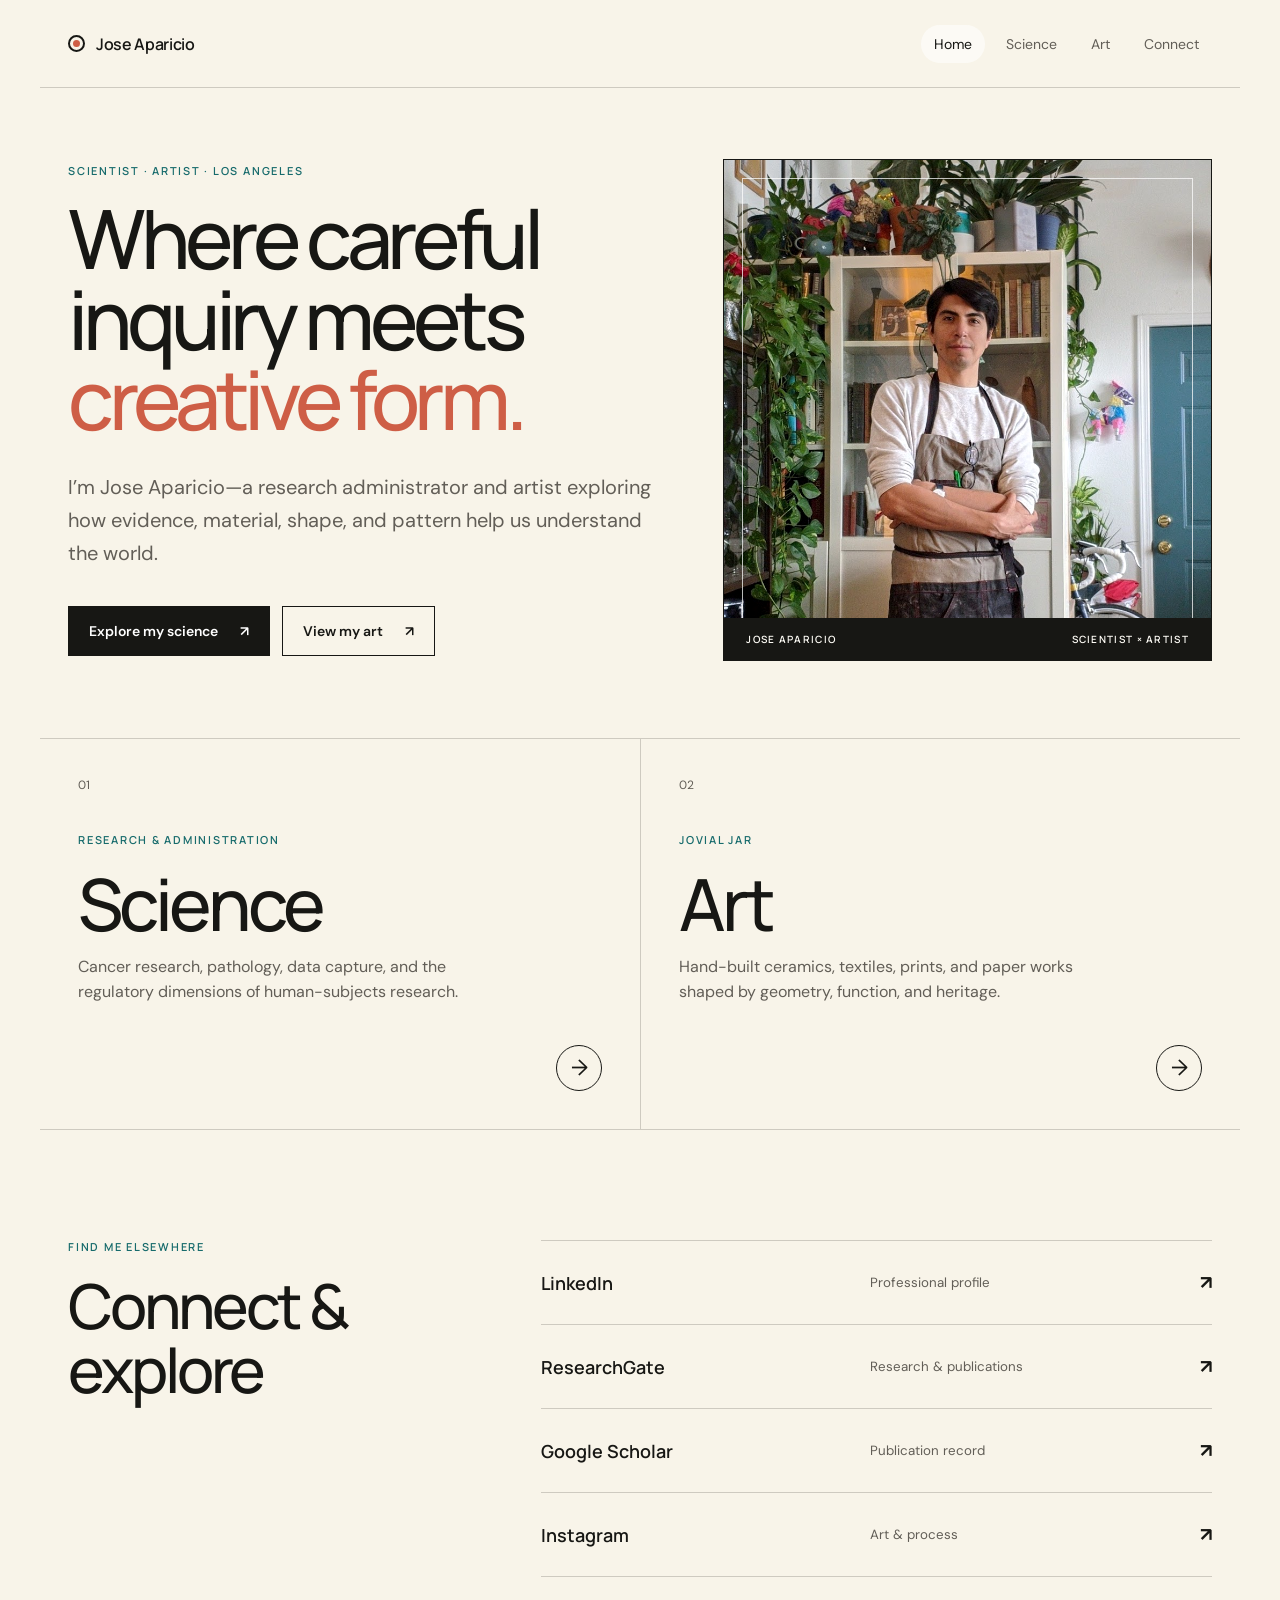
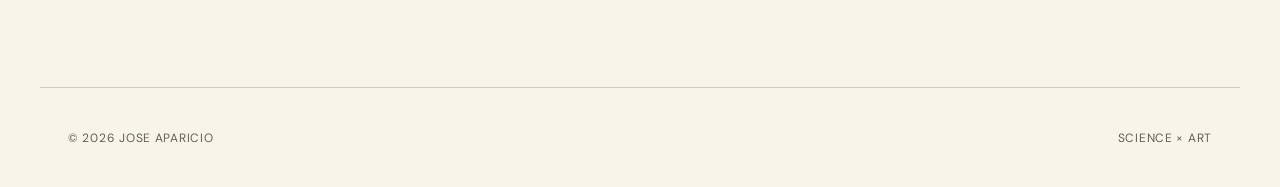
==== index.html @ 7d3b7f8e "Change image source path in index.html Updated image source path to remove 'assets/' prefix." ====
<!doctype html>
<html lang="en">
<head>
  <meta charset="utf-8">
  <meta name="viewport" content="width=device-width, initial-scale=1">
  <meta name="description" content="Jose Aparicio is a scientist, research administrator, and artist working across cancer research, ceramics, textiles, and printmaking.">
  <meta name="theme-color" content="#f4f1ea">
  <title>Jose Aparicio — Scientist & Artist</title>
  <link rel="preconnect" href="https://fonts.googleapis.com">
  <link rel="preconnect" href="https://fonts.gstatic.com" crossorigin>
  <link href="https://fonts.googleapis.com/css2?family=DM+Sans:wght@400;500;600&family=Manrope:wght@400;500;600;700&display=swap" rel="stylesheet">
  <link rel="stylesheet" href="styles.css">
</head>
<body>
  <a class="skip-link" href="#main">Skip to content</a>
  <header class="site-header">
    <a class="brand" href="index.html" aria-label="Jose Aparicio, home">
      <span class="brand-mark" aria-hidden="true"></span>
      <span>Jose Aparicio</span>
    </a>
    <button class="menu-toggle" type="button" aria-expanded="false" aria-controls="site-nav">
      <span></span><span></span><span></span><span class="sr-only">Open menu</span>
    </button>
    <nav id="site-nav" class="site-nav" aria-label="Main navigation">
      <a class="active" href="index.html">Home</a>
      <a href="science.html">Science</a>
      <a href="art.html">Art</a>
      <a href="#connect">Connect</a>
    </nav>
  </header>

  <main id="main">
    <section class="hero">
      <div class="hero-copy reveal">
        <p class="eyebrow">Scientist · Artist · Los Angeles</p>
        <h1>Where careful inquiry meets <em>creative form.</em></h1>
        <p class="hero-intro">I’m Jose Aparicio—a research administrator and artist exploring how evidence, material, shape, and pattern help us understand the world.</p>
        <div class="button-row">
          <a class="button button-dark" href="science.html">Explore my science <span aria-hidden="true">↗</span></a>
          <a class="button button-light" href="art.html">View my art <span aria-hidden="true">↗</span></a>
        </div>
      </div>
      <figure class="hero-photo reveal">
        <img src="jose-aparicio-studio.png" alt="Jose Aparicio wearing an artist's apron in his plant-filled home studio">
        <figcaption><span>Jose Aparicio</span><span>Scientist × Artist</span></figcaption>
      </figure>
    </section>

    <section class="dual-intro" aria-label="Areas of work">
      <a class="path-card science-card reveal" href="science.html">
        <span class="card-number">01</span>
        <div>
          <p class="eyebrow">Research & administration</p>
          <h2>Science</h2>
          <p>Cancer research, pathology, data capture, and the regulatory dimensions of human-subjects research.</p>
        </div>
        <span class="circle-arrow" aria-hidden="true">→</span>
      </a>
      <a class="path-card art-card reveal" href="art.html">
        <span class="card-number">02</span>
        <div>
          <p class="eyebrow">Jovial Jar</p>
          <h2>Art</h2>
          <p>Hand-built ceramics, textiles, prints, and paper works shaped by geometry, function, and heritage.</p>
        </div>
        <span class="circle-arrow" aria-hidden="true">→</span>
      </a>
    </section>

    <section id="connect" class="connect-section reveal">
      <div>
        <p class="eyebrow">Find me elsewhere</p>
        <h2>Connect & explore</h2>
      </div>
      <div class="link-grid">
        <a href="https://www.linkedin.com/in/jose-aparicio-ccrp-0109a3139/?isSelfProfile=true" target="_blank" rel="noopener noreferrer"><span>LinkedIn</span><small>Professional profile</small><b aria-hidden="true">↗</b></a>
        <a href="https://www.researchgate.net/profile/Jose-Aparicio-6" target="_blank" rel="noopener noreferrer"><span>ResearchGate</span><small>Research & publications</small><b aria-hidden="true">↗</b></a>
        <a href="https://scholar.google.com/citations?hl=en&amp;user=BhZb0m0AAAAJ&amp;view_op=list_works&amp;sortby=pubdate" target="_blank" rel="noopener noreferrer"><span>Google Scholar</span><small>Publication record</small><b aria-hidden="true">↗</b></a>
        <a href="https://www.instagram.com/jovialjar/" target="_blank" rel="noopener noreferrer"><span>Instagram</span><small>Art & process</small><b aria-hidden="true">↗</b></a>
      </div>
    </section>
  </main>

  <footer class="site-footer">
    <span>© <span data-year></span> Jose Aparicio</span>
    <span>Science × Art</span>
  </footer>
  <script src="script.js"></script>
</body>
</html>
---- styles.css ----
:root {
  --ink: #171714;
  --muted: #625e57;
  --paper: #f8f4e9;
  --white: #fffdf7;
  --line: rgba(23, 23, 20, .19);
  --green: #176b6c;
  --mint: #b9dfe0;
  --coral: #ce5e46;
  --peach: #e8ae83;
  --yellow: #e5b33f;
  --max: 1200px;
}

* { box-sizing: border-box; }
html { scroll-behavior: smooth; }
body { margin: 0; color: var(--ink); background: var(--paper); font-family: "DM Sans", sans-serif; -webkit-font-smoothing: antialiased; }
a { color: inherit; }
.sr-only { position: absolute; width: 1px; height: 1px; padding: 0; margin: -1px; overflow: hidden; clip: rect(0,0,0,0); white-space: nowrap; border: 0; }
.skip-link { position: fixed; top: 12px; left: 12px; z-index: 100; padding: 10px 16px; background: var(--ink); color: white; transform: translateY(-150%); transition: transform .2s; }
.skip-link:focus { transform: translateY(0); }

.site-header { max-width: var(--max); margin: 0 auto; min-height: 88px; padding: 0 28px; display: flex; align-items: center; justify-content: space-between; border-bottom: 1px solid var(--line); }
.brand { display: inline-flex; align-items: center; gap: 11px; font: 600 16px/1 "Manrope", sans-serif; text-decoration: none; letter-spacing: -.02em; }
.brand-mark { width: 17px; height: 17px; border: 2px solid currentColor; border-radius: 50%; position: relative; }
.brand-mark::after { content: ""; position: absolute; width: 7px; height: 7px; top: 3px; left: 3px; background: var(--coral); border-radius: 50%; }
.site-nav { display: flex; align-items: center; gap: 8px; }
.site-nav a { padding: 10px 13px; color: var(--muted); font-size: 14px; text-decoration: none; border-radius: 100px; transition: color .2s, background .2s; }
.site-nav a:hover, .site-nav a.active { color: var(--ink); background: rgba(255,255,255,.58); }
.menu-toggle { display: none; border: 0; background: transparent; padding: 8px; }
.menu-toggle > span:not(.sr-only) { display: block; width: 24px; height: 2px; margin: 5px 0; background: currentColor; }

main, .site-footer { max-width: var(--max); margin: 0 auto; }
.hero { min-height: 650px; padding: 70px 28px 76px; display: grid; grid-template-columns: 1.1fr .9fr; align-items: center; gap: 58px; }
.eyebrow { margin: 0 0 20px; color: var(--green); font: 600 11px/1.3 "Manrope", sans-serif; letter-spacing: .16em; text-transform: uppercase; }
h1, h2, h3 { font-family: "Manrope", sans-serif; }
h1 { margin: 0; max-width: 760px; font-size: clamp(48px, 6.4vw, 86px); line-height: .98; letter-spacing: -.065em; font-weight: 500; }
h1 em { color: var(--coral); font-style: normal; }
.hero-intro, .page-hero p { max-width: 650px; margin: 32px 0 0; color: var(--muted); font-size: clamp(17px, 1.6vw, 20px); line-height: 1.65; }
.button-row { margin-top: 36px; display: flex; flex-wrap: wrap; gap: 12px; }
.button { display: inline-flex; align-items: center; gap: 22px; padding: 15px 20px; border: 1px solid var(--ink); text-decoration: none; font-weight: 600; font-size: 14px; transition: transform .2s, box-shadow .2s; }
.button:hover { transform: translateY(-2px); box-shadow: 0 8px 20px rgba(23,33,29,.12); }
.button-dark { color: white; background: var(--ink); }
.button-light { background: transparent; }

.hero-photo { position: relative; min-height: 500px; margin: 0; overflow: hidden; background: var(--mint); border: 1px solid var(--ink); }
.hero-photo::before { content: ""; position: absolute; z-index: 1; inset: 18px; border: 1px solid rgba(255,255,255,.72); pointer-events: none; }
.hero-photo img { width: 100%; height: 500px; display: block; object-fit: cover; object-position: 51% center; filter: saturate(.9) contrast(1.03); }
.hero-photo figcaption { position: absolute; z-index: 2; left: 0; right: 0; bottom: 0; padding: 15px 22px; display: flex; justify-content: space-between; background: var(--ink); color: var(--white); font: 600 10px/1.2 "Manrope"; letter-spacing: .13em; text-transform: uppercase; }

.dual-intro { display: grid; grid-template-columns: 1fr 1fr; border-top: 1px solid var(--line); border-bottom: 1px solid var(--line); }
.path-card { min-height: 390px; padding: 38px; display: flex; flex-direction: column; justify-content: space-between; text-decoration: none; transition: background .25s; }
.path-card + .path-card { border-left: 1px solid var(--line); }
.science-card:hover { background: var(--mint); }
.art-card:hover { background: #f3d1c7; }
.card-number { color: var(--muted); font-size: 12px; }
.path-card h2 { margin: 0 0 14px; font-size: clamp(45px, 6vw, 72px); line-height: 1; letter-spacing: -.05em; font-weight: 500; }
.path-card p:not(.eyebrow) { max-width: 430px; margin: 0; color: var(--muted); line-height: 1.6; }
.circle-arrow { align-self: flex-end; width: 46px; height: 46px; border: 1px solid currentColor; display: inline-grid; place-items: center; border-radius: 50%; font-size: 22px; }

.connect-section { padding: 110px 28px; display: grid; grid-template-columns: .75fr 1.25fr; gap: 70px; }
.connect-section h2, .section-heading h2, .instagram-callout h2 { margin: 0; font-size: clamp(38px, 5vw, 62px); line-height: 1.03; letter-spacing: -.05em; font-weight: 500; }
.link-grid { border-top: 1px solid var(--line); }
.link-grid a { min-height: 84px; display: grid; grid-template-columns: 1fr 1fr auto; align-items: center; gap: 20px; border-bottom: 1px solid var(--line); text-decoration: none; transition: padding .2s, color .2s; }
.link-grid a:hover { padding-left: 10px; color: var(--coral); }
.link-grid span { font: 600 18px/1 "Manrope"; }
.link-grid small { color: var(--muted); }
.link-grid b { font-size: 19px; }

.site-footer { min-height: 100px; padding: 30px 28px; display: flex; align-items: center; justify-content: space-between; color: var(--muted); border-top: 1px solid var(--line); font-size: 12px; letter-spacing: .06em; text-transform: uppercase; }
.site-footer a { text-decoration: none; }

.page-hero { min-height: 600px; padding: 90px 28px; display: grid; grid-template-columns: 1.18fr .82fr; align-items: center; gap: 60px; border-bottom: 1px solid var(--line); }
.page-hero h1 { font-size: clamp(54px, 7.2vw, 92px); }
.science-page { background: #eef5f1; }
.science-hero h1 em { color: var(--green); }
.page-photo { width: min(100%, 440px); margin: 0; justify-self: end; }
.page-photo img { width: 100%; height: 480px; display: block; object-fit: cover; border: 1px solid var(--ink); }
.page-photo figcaption, .image-feature figcaption { margin-top: 9px; color: var(--muted); font-size: 11px; line-height: 1.4; }
.page-photo figcaption a, .image-feature figcaption a { text-underline-offset: 3px; }
.science-photo { max-width: 400px; }
.science-photo img { height: auto; aspect-ratio: 1; object-position: center; image-rendering: auto; }

.content-section { padding: 110px 28px; }
.split-section { display: grid; grid-template-columns: .9fr 1.1fr; gap: 100px; }
.section-heading h2 { max-width: 510px; }
.body-copy { color: var(--muted); font-size: 18px; line-height: 1.75; }
.body-copy p { margin: 0 0 22px; }
.tag-list { margin-top: 38px; display: flex; flex-wrap: wrap; gap: 9px; }
.tag-list span { padding: 9px 14px; border: 1px solid var(--line); border-radius: 100px; color: var(--ink); font-size: 13px; background: rgba(255,255,255,.35); }
.text-link { display: inline-block; margin-top: 14px; color: var(--ink); font-weight: 600; text-underline-offset: 5px; }

.profile-section { padding: 80px 28px 120px; }
.profile-grid { display: grid; grid-template-columns: 1fr 1fr; gap: 18px; }
.profile-card { min-height: 245px; padding: 30px; display: grid; grid-template-columns: auto 1fr; gap: 24px; background: var(--white); border: 1px solid var(--line); text-decoration: none; transition: transform .2s, box-shadow .2s; }
.profile-card:hover { transform: translateY(-4px); box-shadow: 0 18px 38px rgba(23,33,29,.09); }
.profile-icon { width: 52px; height: 52px; display: grid; place-items: center; background: var(--mint); border-radius: 50%; font: 600 13px/1 "Manrope"; }
.profile-card h3 { margin: 6px 0 10px; font-size: 26px; }
.profile-card p { margin: 0; color: var(--muted); line-height: 1.6; }
.profile-card .circle-arrow { grid-column: 2; }

.art-page { background: #f8f4e9; }
.art-hero { background: var(--coral); }
.art-hero .eyebrow, .art-hero p { color: var(--ink); }
.art-hero h1 em { color: #fff3df; }
.art-photo img { object-position: center; }
.practice-grid { padding: 0 28px 120px; display:grid; grid-template-columns:repeat(3,1fr); gap:16px; }
.practice-card { min-height:410px; padding:28px; position:relative; overflow:hidden; border:1px solid var(--line); }
.practice-card > span { font-size:12px; }
.practice-card h3 { margin: 30px 0 8px; font-size:30px; letter-spacing:-.04em; }
.practice-card p { max-width:250px; color:var(--muted); line-height:1.5; }
.clay{background:#f2c49f}.paper{background:#dcefe7}.textile{background:#e4b7c2}
.mini-shape { position:absolute; left:50%; bottom:-45px; transform:translateX(-50%); }
.shape-vessel { width:180px;height:220px;background:var(--coral);border:2px solid var(--ink);border-radius:45% 45% 20% 20%; }
.shape-fold { width:190px;height:190px;background:linear-gradient(135deg,var(--green) 50%,transparent 50%),linear-gradient(45deg,#fff 50%,transparent 50%);transform:translateX(-50%) rotate(15deg); }
.shape-weave { width:220px;height:190px;background:repeating-linear-gradient(0deg,var(--ink) 0 2px,transparent 2px 22px),repeating-linear-gradient(90deg,var(--coral) 0 3px,transparent 3px 22px); }
.instagram-callout { margin: 0 28px 110px; padding: 60px; background: var(--yellow); display:flex; align-items:flex-end; justify-content:space-between; gap:40px; }
.instagram-callout p:not(.eyebrow) { max-width:560px; color:#554821; line-height:1.6; }
.next-section { padding: 45px 28px; border-top:1px solid var(--line); display:flex; justify-content:space-between; align-items:center; }
.next-section p { color:var(--muted); font-size:13px; text-transform:uppercase; letter-spacing:.12em; }
.next-section a { font:500 clamp(24px,4vw,45px)/1 "Manrope"; letter-spacing:-.04em; text-decoration:none; }
.image-feature { padding: 0 28px 110px; }
.image-feature figure { margin: 0; }
.image-feature img { width: 100%; height: min(62vw, 660px); display: block; object-fit: cover; object-position: center; border: 1px solid var(--ink); }

.reveal { opacity: 0; transform: translateY(18px); transition: opacity .7s ease, transform .7s ease; }
.reveal.visible { opacity: 1; transform: none; }

@media (max-width: 820px) {
  .site-header { min-height: 72px; padding: 0 20px; position: relative; }
  .menu-toggle { display:block; }
  .site-nav { display:none; position:absolute; z-index:10; top:72px; left:0; right:0; padding:14px 20px 20px; background:var(--paper); border-bottom:1px solid var(--line); flex-direction:column; align-items:stretch; }
  .site-nav.open { display:flex; }
  .site-nav a { padding:13px; }
  .hero, .page-hero { grid-template-columns:1fr; min-height:auto; padding:70px 20px; gap:50px; }
  .hero-visual { min-height:380px; }
  .dual-intro, .connect-section, .split-section, .profile-grid { grid-template-columns:1fr; }
  .path-card { min-height:330px; padding:28px 20px; }
  .path-card + .path-card { border-left:0; border-top:1px solid var(--line); }
  .connect-section, .split-section { padding:80px 20px; gap:50px; }
  .profile-section { padding:60px 20px 90px; }
  .page-photo { justify-self:center; }
  .practice-grid { padding:0 20px 90px; grid-template-columns:1fr; }
  .practice-card { min-height:360px; }
  .instagram-callout { margin:0 20px 80px; padding:38px 25px; flex-direction:column; align-items:flex-start; }
  .next-section { padding:38px 20px; flex-direction:column; align-items:flex-start; gap:18px; }
  .site-footer { padding:28px 20px; }
}

@media (max-width: 520px) {
  h1 { font-size:45px; }
  .hero { padding-top:55px; }
  .hero-photo, .hero-photo img { min-height: 0; height: 390px; }
  .link-grid a { grid-template-columns:1fr auto; gap:8px; padding:20px 0; }
  .link-grid small { grid-column:1; grid-row:2; }
  .link-grid b { grid-column:2; grid-row:1/3; }
  .page-hero h1 { font-size:48px; }
  .page-photo img { height: 380px; }
  .profile-card { grid-template-columns:1fr; }
  .profile-card .circle-arrow { grid-column:1; }
}

@media (prefers-reduced-motion: reduce) {
  html { scroll-behavior:auto; }
  *, *::before, *::after { animation-duration:.01ms !important; animation-iteration-count:1 !important; transition-duration:.01ms !important; }
  .reveal { opacity:1; transform:none; }
}
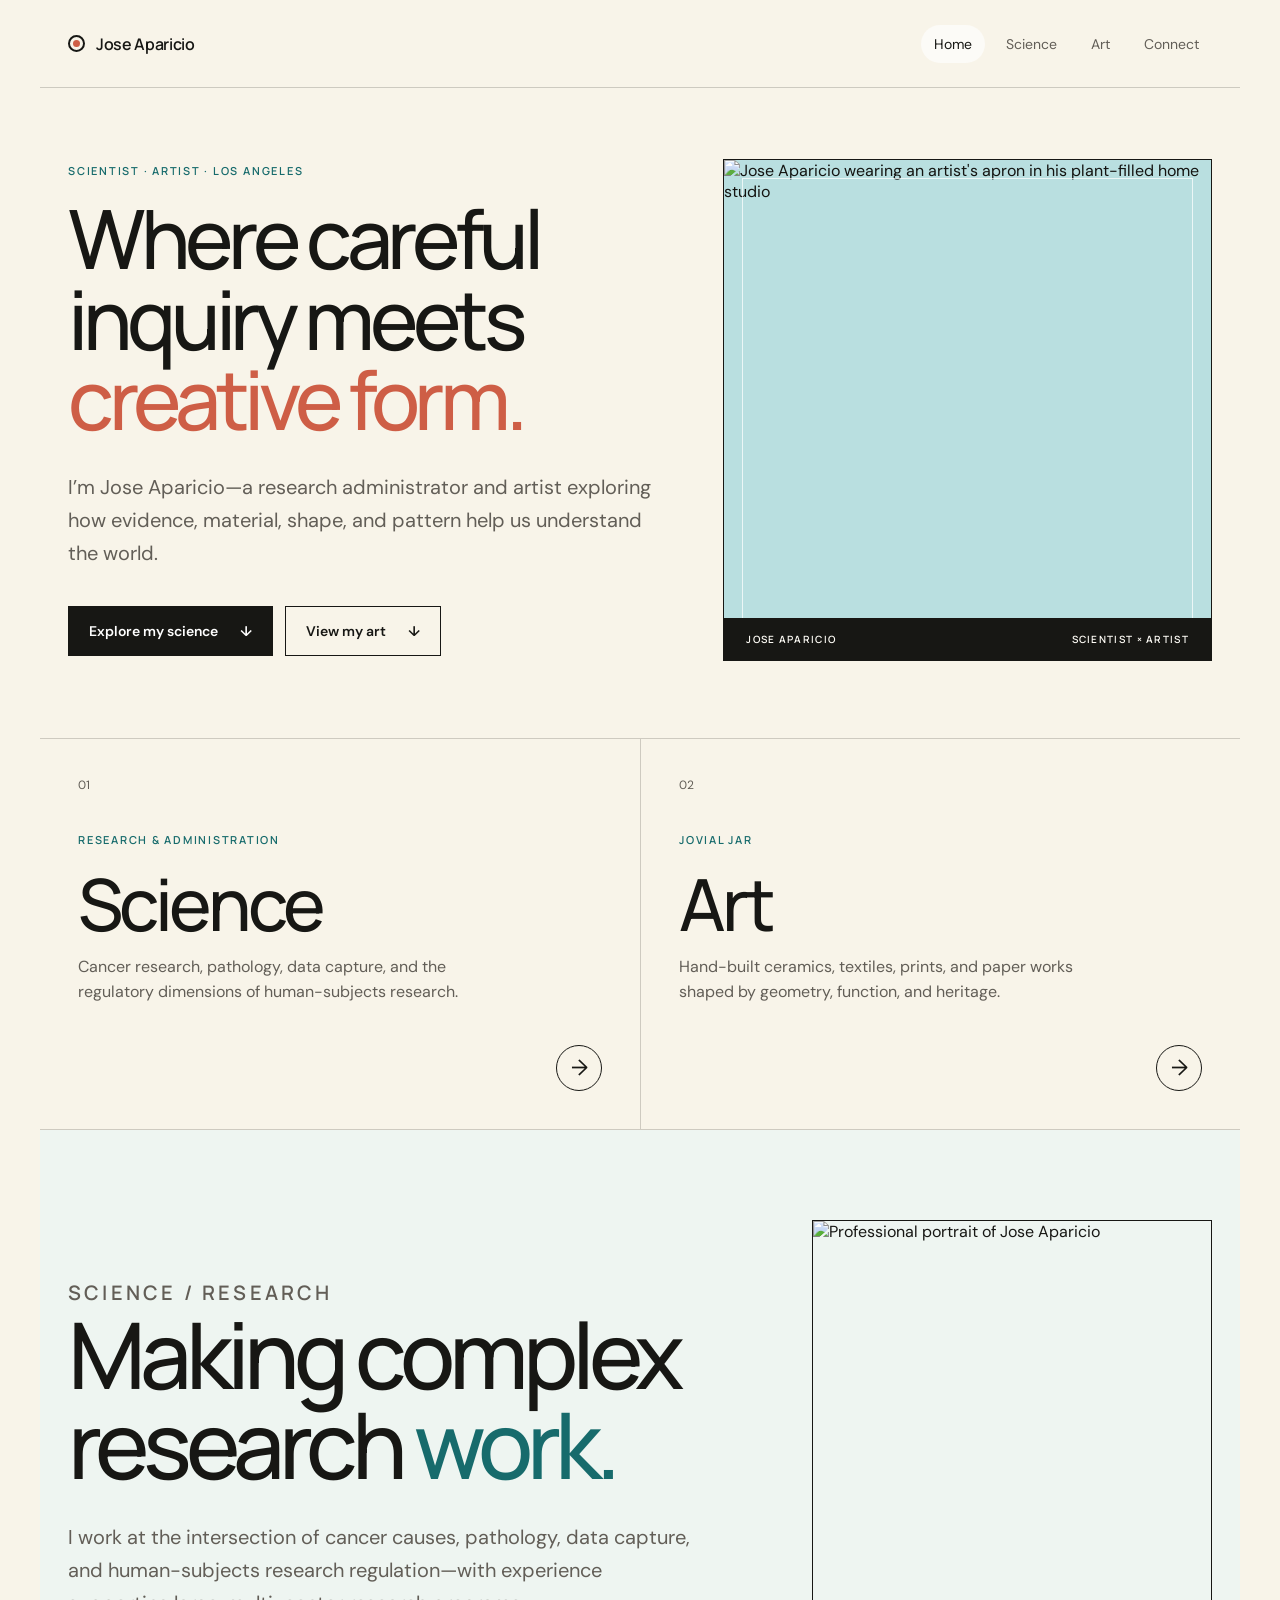
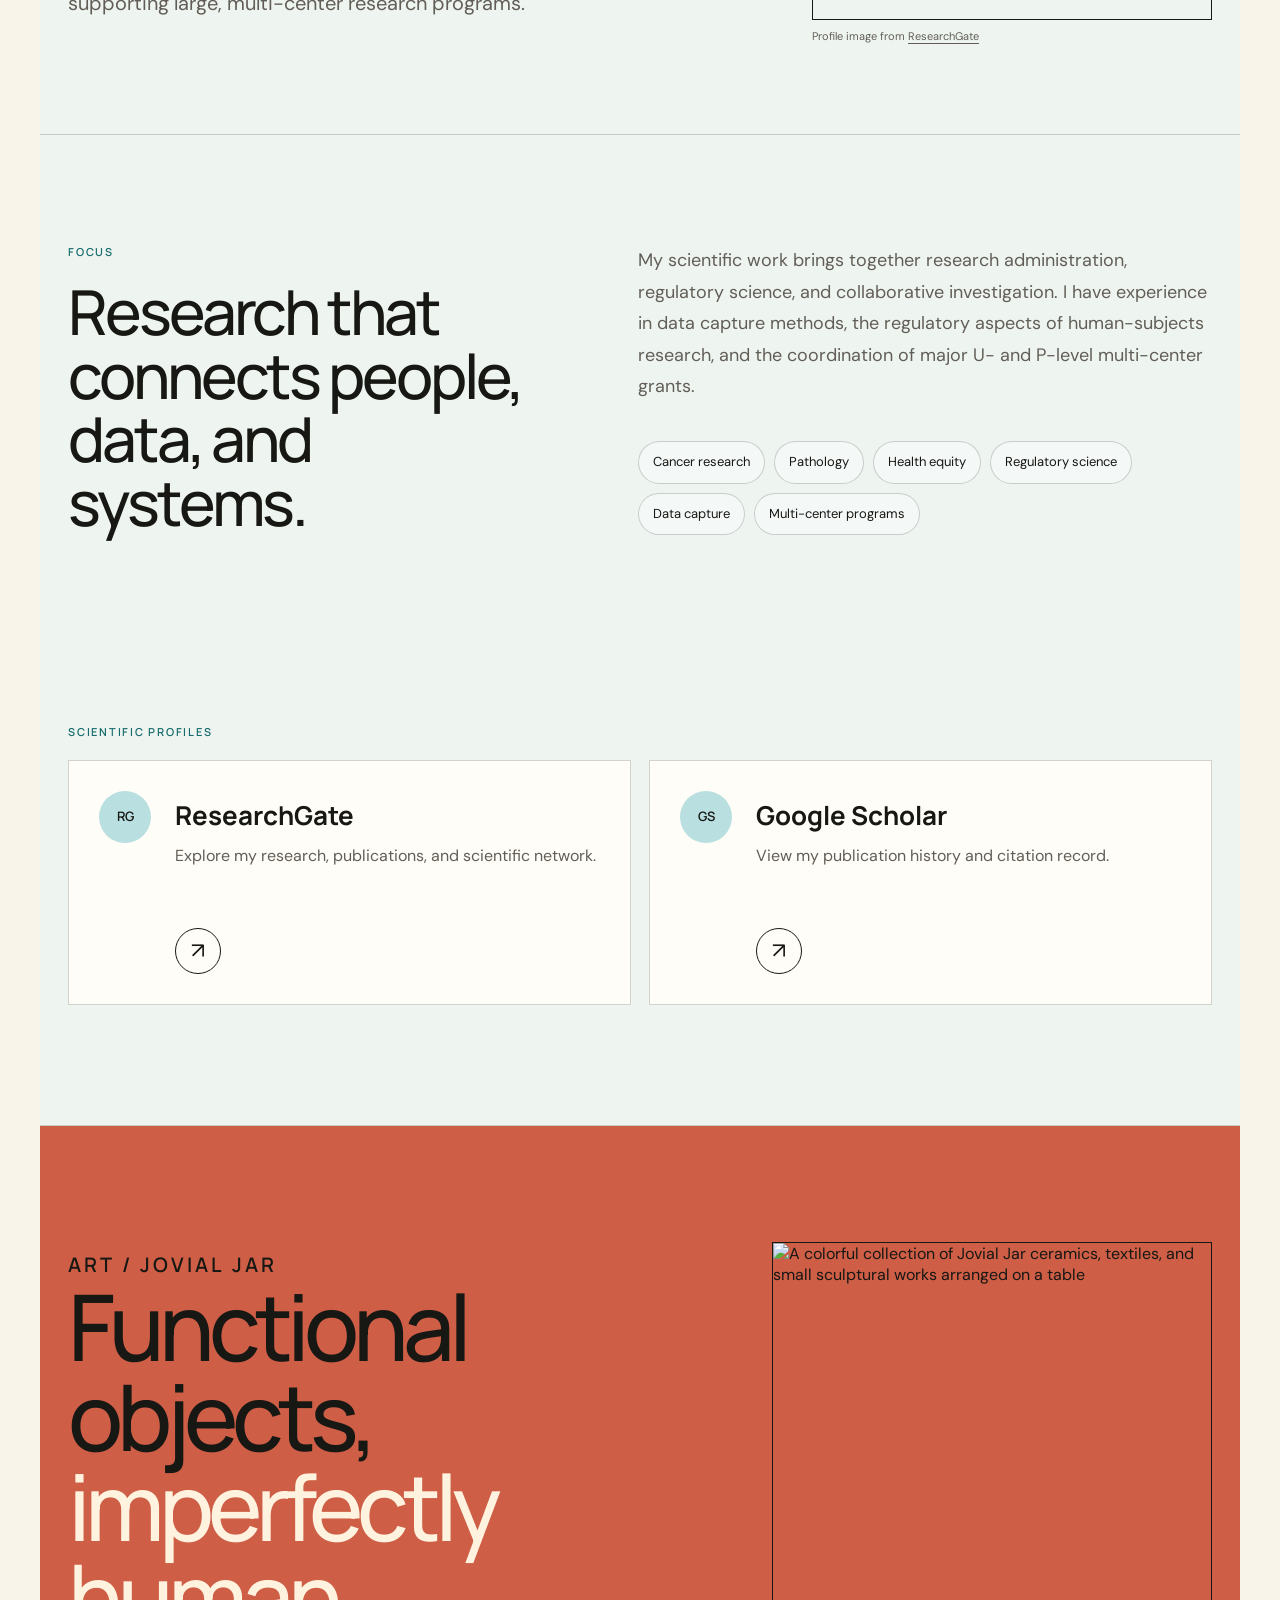
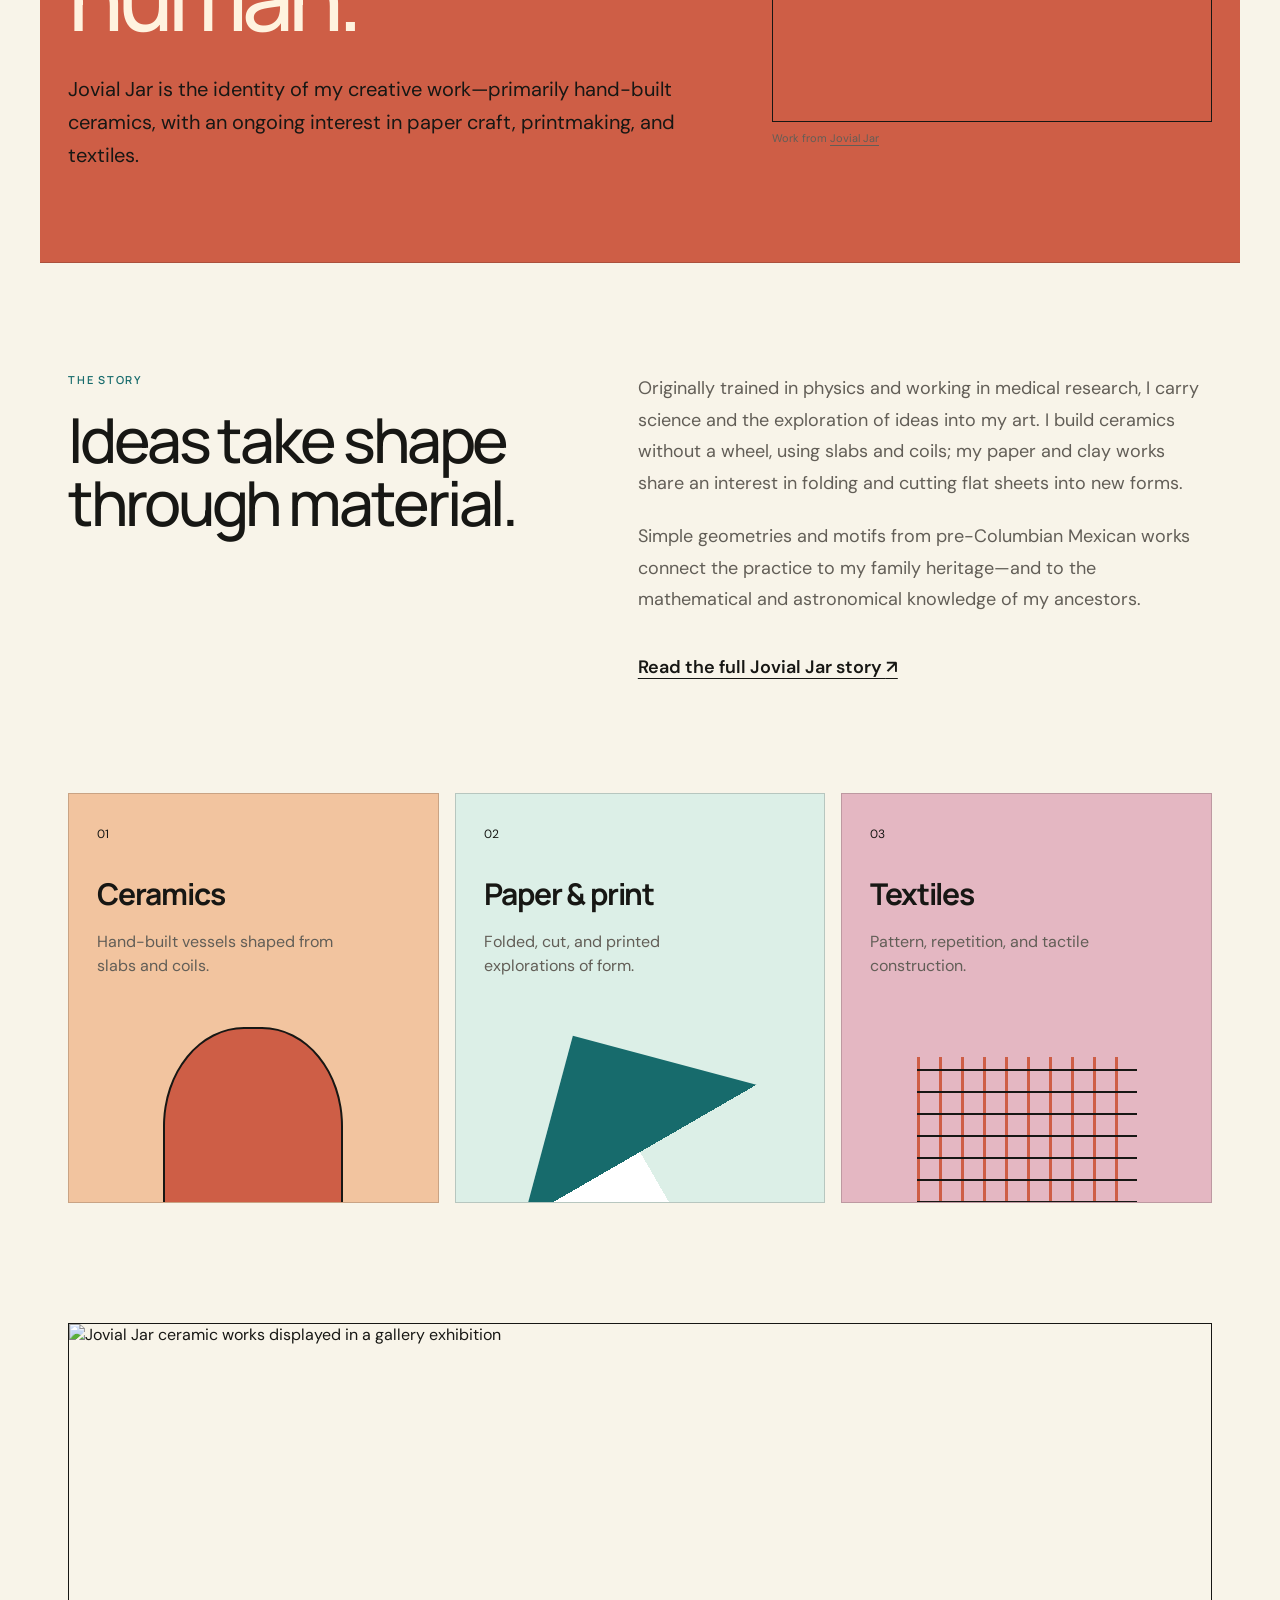
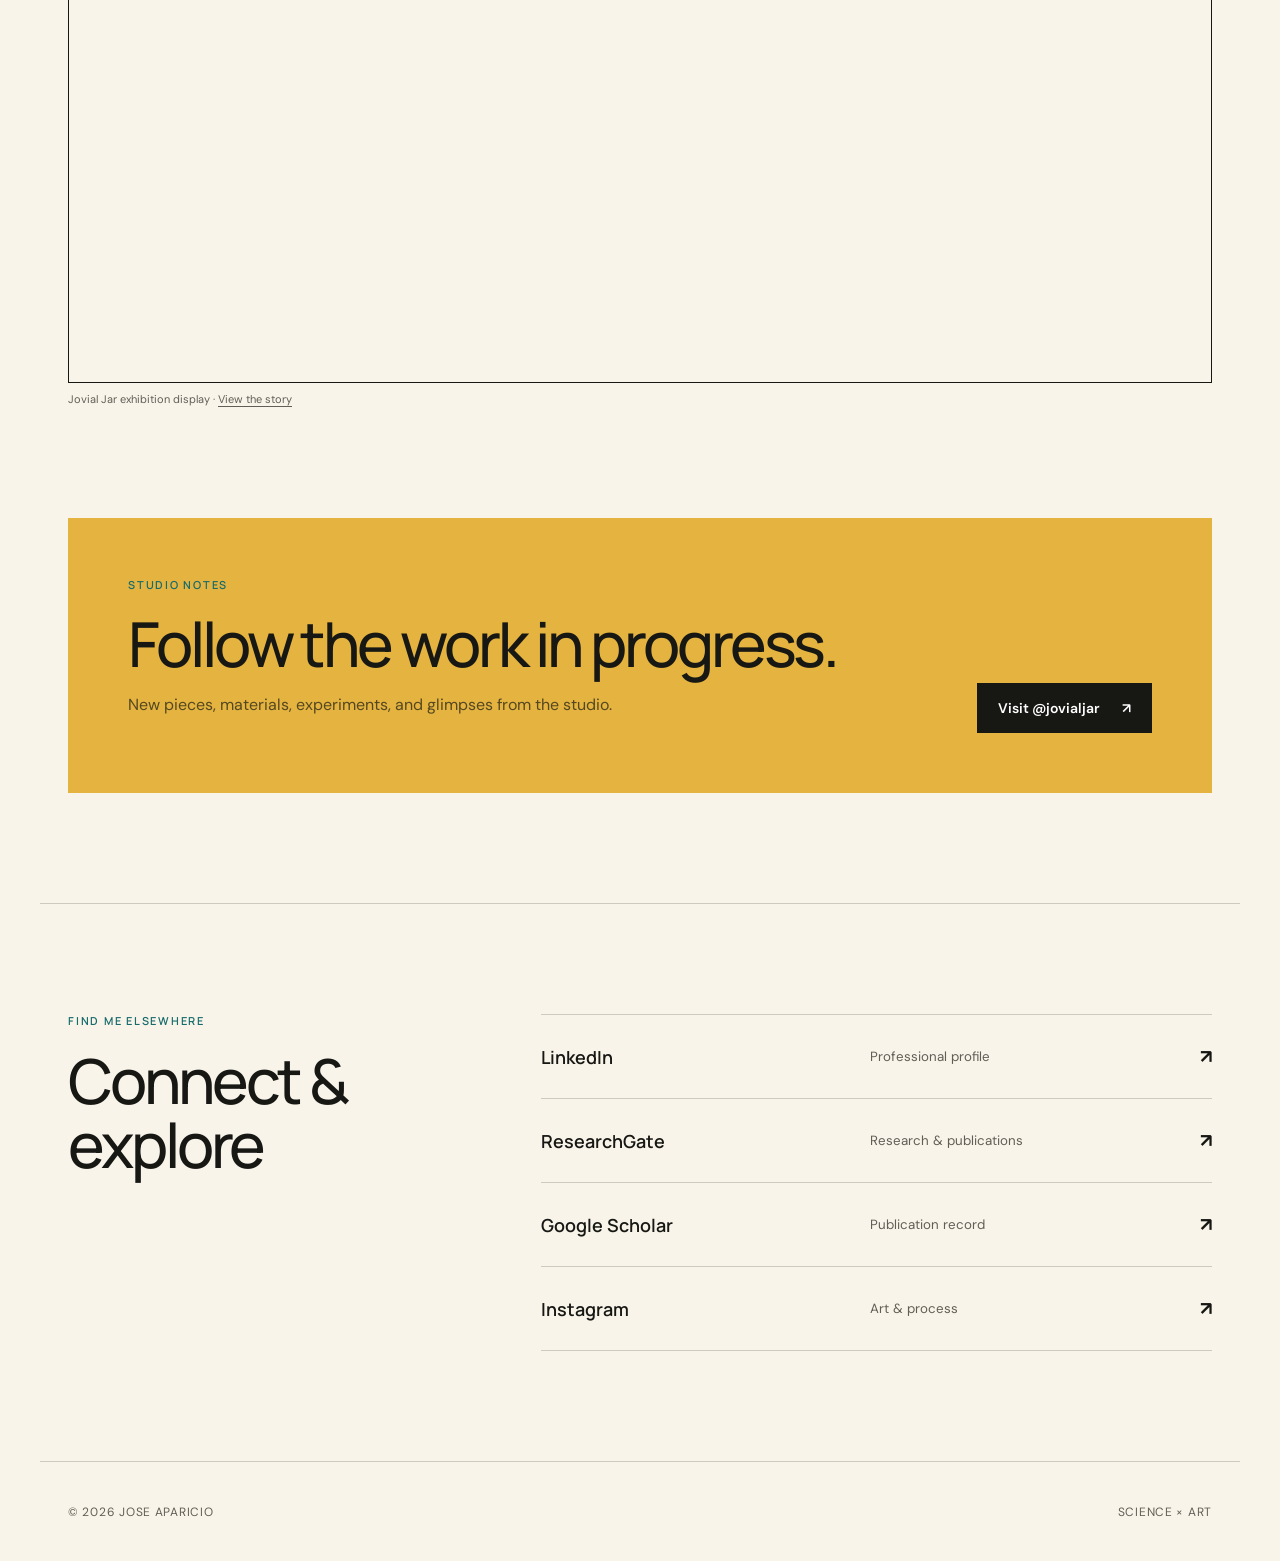
==== commit cc570f8a: "Add files via upload" ====
--- a/index.html
+++ b/index.html
@@ -22,9 +22,9 @@
       <span></span><span></span><span></span><span class="sr-only">Open menu</span>
     </button>
     <nav id="site-nav" class="site-nav" aria-label="Main navigation">
-      <a class="active" href="index.html">Home</a>
-      <a href="science.html">Science</a>
-      <a href="art.html">Art</a>
+      <a class="active" href="#main">Home</a>
+      <a href="#science">Science</a>
+      <a href="#art">Art</a>
       <a href="#connect">Connect</a>
     </nav>
   </header>
@@ -36,18 +36,18 @@
         <h1>Where careful inquiry meets <em>creative form.</em></h1>
         <p class="hero-intro">I’m Jose Aparicio—a research administrator and artist exploring how evidence, material, shape, and pattern help us understand the world.</p>
         <div class="button-row">
-          <a class="button button-dark" href="science.html">Explore my science <span aria-hidden="true">↗</span></a>
-          <a class="button button-light" href="art.html">View my art <span aria-hidden="true">↗</span></a>
+          <a class="button button-dark" href="#science">Explore my science <span aria-hidden="true">↓</span></a>
+          <a class="button button-light" href="#art">View my art <span aria-hidden="true">↓</span></a>
         </div>
       </div>
       <figure class="hero-photo reveal">
-        <img src="jose-aparicio-studio.png" alt="Jose Aparicio wearing an artist's apron in his plant-filled home studio">
+        <img src="assets/jose-aparicio-studio.png" alt="Jose Aparicio wearing an artist's apron in his plant-filled home studio">
         <figcaption><span>Jose Aparicio</span><span>Scientist × Artist</span></figcaption>
       </figure>
     </section>
 
     <section class="dual-intro" aria-label="Areas of work">
-      <a class="path-card science-card reveal" href="science.html">
+      <a class="path-card science-card reveal" href="#science">
         <span class="card-number">01</span>
         <div>
           <p class="eyebrow">Research & administration</p>
@@ -56,7 +56,7 @@
         </div>
         <span class="circle-arrow" aria-hidden="true">→</span>
       </a>
-      <a class="path-card art-card reveal" href="art.html">
+      <a class="path-card art-card reveal" href="#art">
         <span class="card-number">02</span>
         <div>
           <p class="eyebrow">Jovial Jar</p>
@@ -66,6 +66,81 @@
         <span class="circle-arrow" aria-hidden="true">→</span>
       </a>
     </section>
+
+    <div class="section-shell science-shell">
+      <section id="science" class="page-hero science-hero">
+        <div class="reveal">
+          <p class="eyebrow">Science / Research</p>
+          <h1>Making complex research <em>work.</em></h1>
+          <p>I work at the intersection of cancer causes, pathology, data capture, and human-subjects research regulation—with experience supporting large, multi-center research programs.</p>
+        </div>
+        <figure class="page-photo science-photo reveal">
+          <img src="https://i1.rgstatic.net/ii/profile.image/11431281529439859-1751579078286_Q128/Jose-Aparicio-6.jpg" alt="Professional portrait of Jose Aparicio" loading="lazy">
+          <figcaption>Profile image from <a href="https://www.researchgate.net/profile/Jose-Aparicio-6" target="_blank" rel="noopener noreferrer">ResearchGate</a></figcaption>
+        </figure>
+      </section>
+
+      <section class="content-section split-section">
+        <div class="section-heading reveal"><p class="eyebrow">Focus</p><h2>Research that connects people, data, and systems.</h2></div>
+        <div class="body-copy reveal">
+          <p>My scientific work brings together research administration, regulatory science, and collaborative investigation. I have experience in data capture methods, the regulatory aspects of human-subjects research, and the coordination of major U- and P-level multi-center grants.</p>
+          <div class="tag-list"><span>Cancer research</span><span>Pathology</span><span>Health equity</span><span>Regulatory science</span><span>Data capture</span><span>Multi-center programs</span></div>
+        </div>
+      </section>
+
+      <section class="profile-section reveal">
+        <p class="eyebrow">Scientific profiles</p>
+        <div class="profile-grid">
+          <a class="profile-card" href="https://www.researchgate.net/profile/Jose-Aparicio-6" target="_blank" rel="noopener noreferrer">
+            <span class="profile-icon">RG</span><div><h3>ResearchGate</h3><p>Explore my research, publications, and scientific network.</p></div><span class="circle-arrow" aria-hidden="true">↗</span>
+          </a>
+          <a class="profile-card" href="https://scholar.google.com/citations?hl=en&amp;user=BhZb0m0AAAAJ&amp;view_op=list_works&amp;sortby=pubdate" target="_blank" rel="noopener noreferrer">
+            <span class="profile-icon">GS</span><div><h3>Google Scholar</h3><p>View my publication history and citation record.</p></div><span class="circle-arrow" aria-hidden="true">↗</span>
+          </a>
+        </div>
+      </section>
+    </div>
+
+    <div class="section-shell art-shell">
+      <section id="art" class="page-hero art-hero">
+        <div class="reveal">
+          <p class="eyebrow">Art / Jovial Jar</p>
+          <h1>Functional objects, <em>imperfectly human.</em></h1>
+          <p>Jovial Jar is the identity of my creative work—primarily hand-built ceramics, with an ongoing interest in paper craft, printmaking, and textiles.</p>
+        </div>
+        <figure class="page-photo art-photo reveal">
+          <img src="https://lh3.googleusercontent.com/F5rjxheGPYRI6P6-u-2NFXxTqhzhgdAC6DLBrOiufz0kHdP_O9eBk41GB86x5YhrZcP7PbH1igUAvSkzY2ruzdIx47wyX1fBJWfHo9JZvZLPYXfxp-ghM2JWK76gHUefFasLqVpXB1k%3Dw1400" alt="A colorful collection of Jovial Jar ceramics, textiles, and small sculptural works arranged on a table" loading="lazy">
+          <figcaption>Work from <a href="https://www.jovialjar.com/the-story" target="_blank" rel="noopener noreferrer">Jovial Jar</a></figcaption>
+        </figure>
+      </section>
+
+      <section class="content-section split-section">
+        <div class="section-heading reveal"><p class="eyebrow">The story</p><h2>Ideas take shape through material.</h2></div>
+        <div class="body-copy reveal">
+          <p>Originally trained in physics and working in medical research, I carry science and the exploration of ideas into my art. I build ceramics without a wheel, using slabs and coils; my paper and clay works share an interest in folding and cutting flat sheets into new forms.</p>
+          <p>Simple geometries and motifs from pre-Columbian Mexican works connect the practice to my family heritage—and to the mathematical and astronomical knowledge of my ancestors.</p>
+          <a class="text-link" href="https://www.jovialjar.com/the-story" target="_blank" rel="noopener noreferrer">Read the full Jovial Jar story <span aria-hidden="true">↗</span></a>
+        </div>
+      </section>
+
+      <section class="practice-grid reveal" aria-label="Creative practices">
+        <article class="practice-card clay"><span>01</span><h3>Ceramics</h3><p>Hand-built vessels shaped from slabs and coils.</p><div class="mini-shape shape-vessel"></div></article>
+        <article class="practice-card paper"><span>02</span><h3>Paper & print</h3><p>Folded, cut, and printed explorations of form.</p><div class="mini-shape shape-fold"></div></article>
+        <article class="practice-card textile"><span>03</span><h3>Textiles</h3><p>Pattern, repetition, and tactile construction.</p><div class="mini-shape shape-weave"></div></article>
+      </section>
+
+      <section class="image-feature reveal">
+        <figure>
+          <img src="https://lh3.googleusercontent.com/sVFg-uAcIEB5SDhRwsfly-8zeleuaTxksyCvJy9FClxfFOSis6OAcVn0G_ysaD7d2wz2cPnU56Dspo-gCVHDw6EZ9O6kcoaSZFuUenF-z0Fdi2LNHMlWbXBbWEgw6rMg1CeAcanQWek%3Dw600" alt="Jovial Jar ceramic works displayed in a gallery exhibition" loading="lazy">
+          <figcaption>Jovial Jar exhibition display · <a href="https://www.jovialjar.com/the-story" target="_blank" rel="noopener noreferrer">View the story</a></figcaption>
+        </figure>
+      </section>
+
+      <section class="instagram-callout reveal">
+        <div><p class="eyebrow">Studio notes</p><h2>Follow the work in progress.</h2><p>New pieces, materials, experiments, and glimpses from the studio.</p></div>
+        <a class="button button-dark" href="https://www.instagram.com/jovialjar/" target="_blank" rel="noopener noreferrer">Visit @jovialjar <span aria-hidden="true">↗</span></a>
+      </section>
+    </div>
 
     <section id="connect" class="connect-section reveal">
       <div>
--- a/styles.css
+++ b/styles.css
@@ -20,7 +20,7 @@
 .skip-link { position: fixed; top: 12px; left: 12px; z-index: 100; padding: 10px 16px; background: var(--ink); color: white; transform: translateY(-150%); transition: transform .2s; }
 .skip-link:focus { transform: translateY(0); }
 
-.site-header { max-width: var(--max); margin: 0 auto; min-height: 88px; padding: 0 28px; display: flex; align-items: center; justify-content: space-between; border-bottom: 1px solid var(--line); }
+.site-header { max-width: var(--max); margin: 0 auto; min-height: 88px; padding: 0 28px; display: flex; align-items: center; justify-content: space-between; border-bottom: 1px solid var(--line); position: sticky; top: 0; z-index: 20; background: rgba(248,244,233,.94); backdrop-filter: blur(14px); }
 .brand { display: inline-flex; align-items: center; gap: 11px; font: 600 16px/1 "Manrope", sans-serif; text-decoration: none; letter-spacing: -.02em; }
 .brand-mark { width: 17px; height: 17px; border: 2px solid currentColor; border-radius: 50%; position: relative; }
 .brand-mark::after { content: ""; position: absolute; width: 7px; height: 7px; top: 3px; left: 3px; background: var(--coral); border-radius: 50%; }
@@ -31,6 +31,10 @@
 .menu-toggle > span:not(.sr-only) { display: block; width: 24px; height: 2px; margin: 5px 0; background: currentColor; }
 
 main, .site-footer { max-width: var(--max); margin: 0 auto; }
+section[id] { scroll-margin-top: 88px; }
+.section-shell { border-bottom: 1px solid var(--line); }
+.science-shell { background: #eef5f1; }
+.art-shell { background: #f8f4e9; }
 .hero { min-height: 650px; padding: 70px 28px 76px; display: grid; grid-template-columns: 1.1fr .9fr; align-items: center; gap: 58px; }
 .eyebrow { margin: 0 0 20px; color: var(--green); font: 600 11px/1.3 "Manrope", sans-serif; letter-spacing: .16em; text-transform: uppercase; }
 h1, h2, h3 { font-family: "Manrope", sans-serif; }
@@ -72,7 +76,6 @@
 
 .page-hero { min-height: 600px; padding: 90px 28px; display: grid; grid-template-columns: 1.18fr .82fr; align-items: center; gap: 60px; border-bottom: 1px solid var(--line); }
 .page-hero h1 { font-size: clamp(54px, 7.2vw, 92px); }
-.science-page { background: #eef5f1; }
 .science-hero h1 em { color: var(--green); }
 .page-photo { width: min(100%, 440px); margin: 0; justify-self: end; }
 .page-photo img { width: 100%; height: 480px; display: block; object-fit: cover; border: 1px solid var(--ink); }
@@ -99,7 +102,6 @@
 .profile-card p { margin: 0; color: var(--muted); line-height: 1.6; }
 .profile-card .circle-arrow { grid-column: 2; }
 
-.art-page { background: #f8f4e9; }
 .art-hero { background: var(--coral); }
 .art-hero .eyebrow, .art-hero p { color: var(--ink); }
 .art-hero h1 em { color: #fff3df; }
@@ -127,7 +129,7 @@
 .reveal.visible { opacity: 1; transform: none; }
 
 @media (max-width: 820px) {
-  .site-header { min-height: 72px; padding: 0 20px; position: relative; }
+  .site-header { min-height: 72px; padding: 0 20px; }
   .menu-toggle { display:block; }
   .site-nav { display:none; position:absolute; z-index:10; top:72px; left:0; right:0; padding:14px 20px 20px; background:var(--paper); border-bottom:1px solid var(--line); flex-direction:column; align-items:stretch; }
   .site-nav.open { display:flex; }
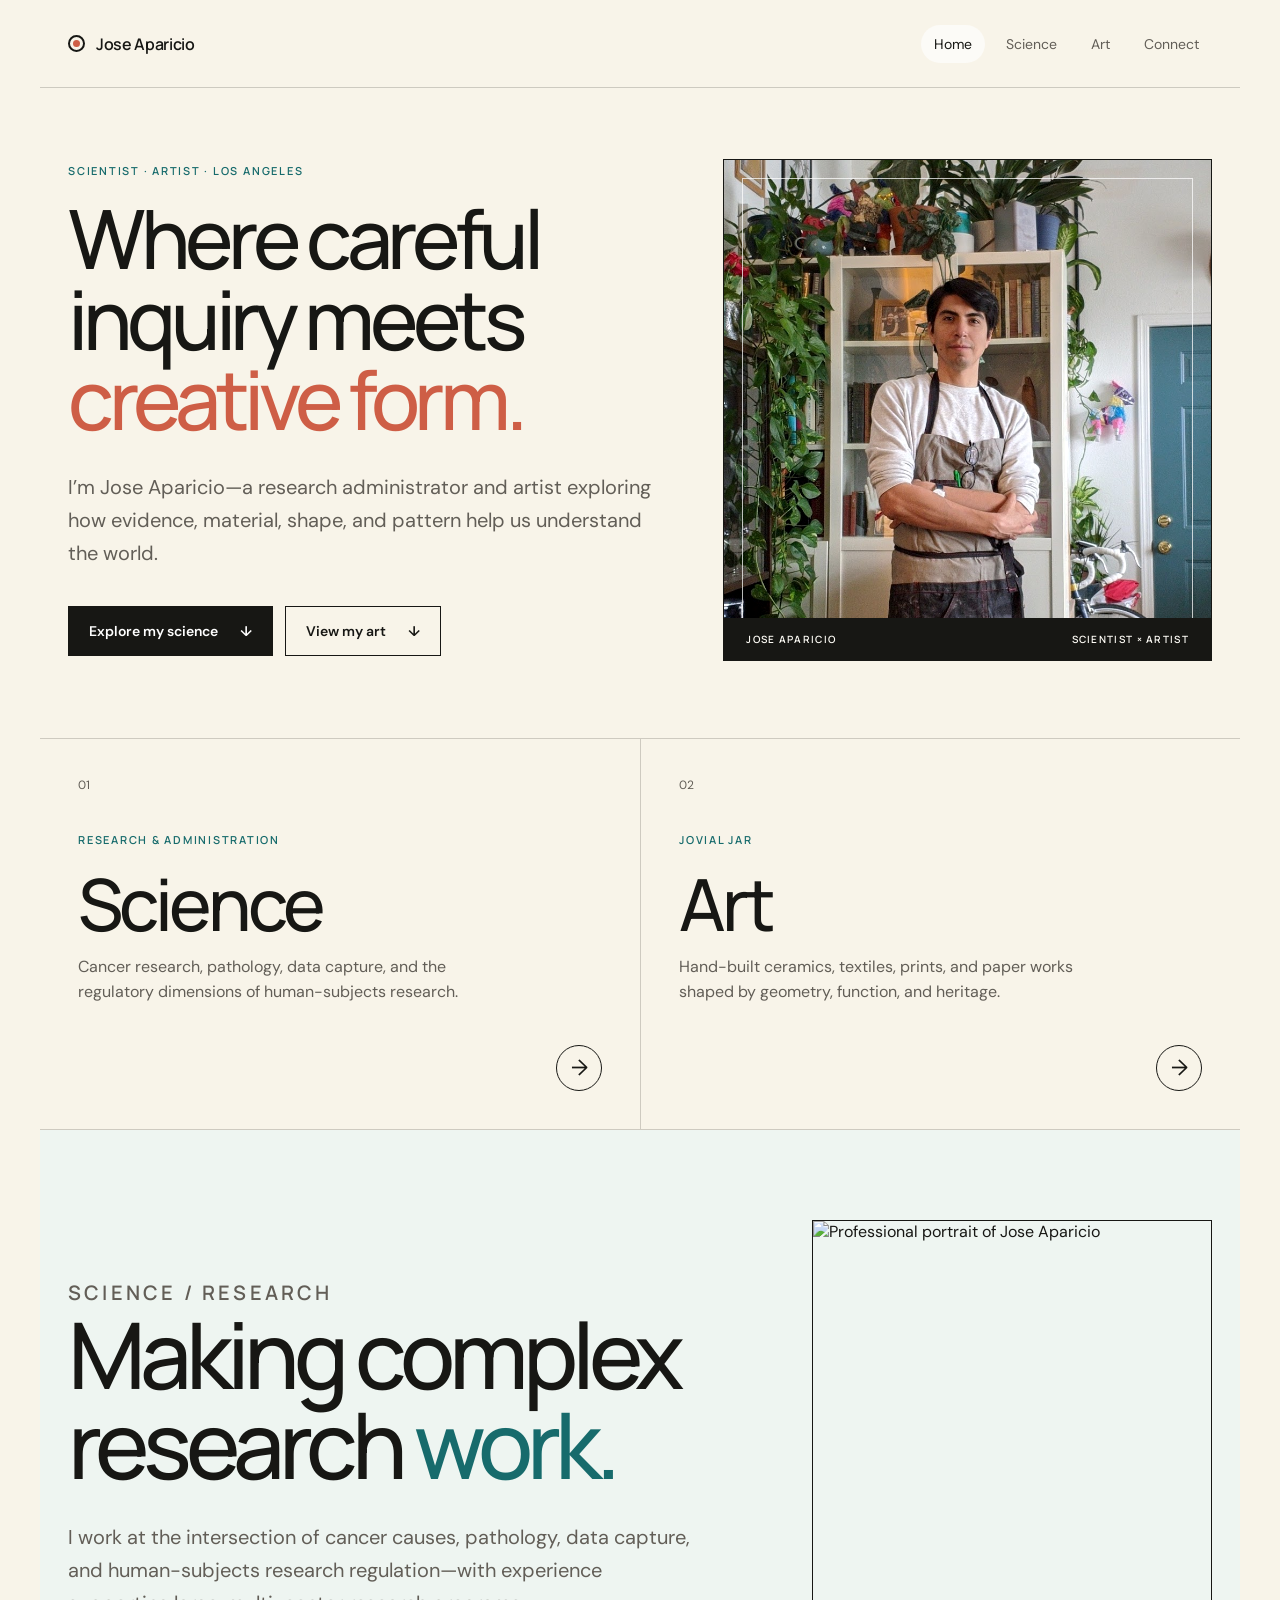
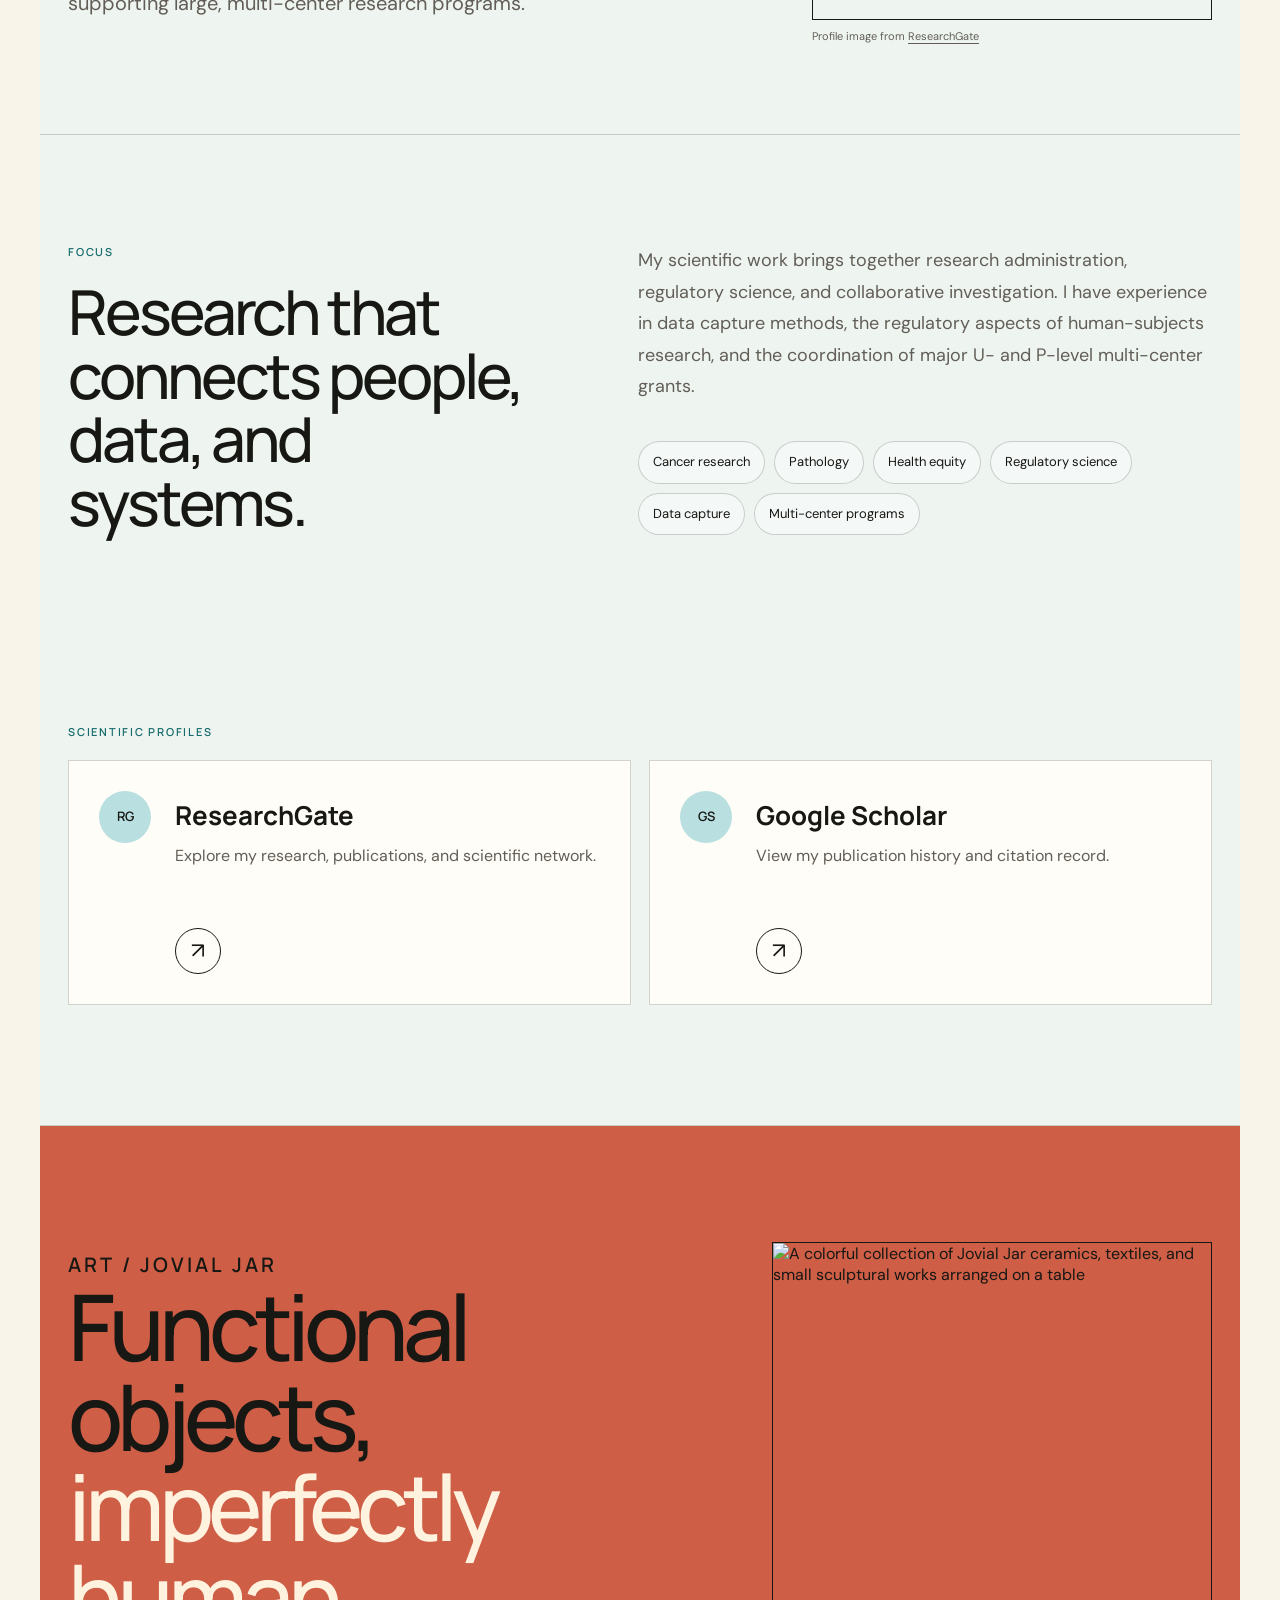
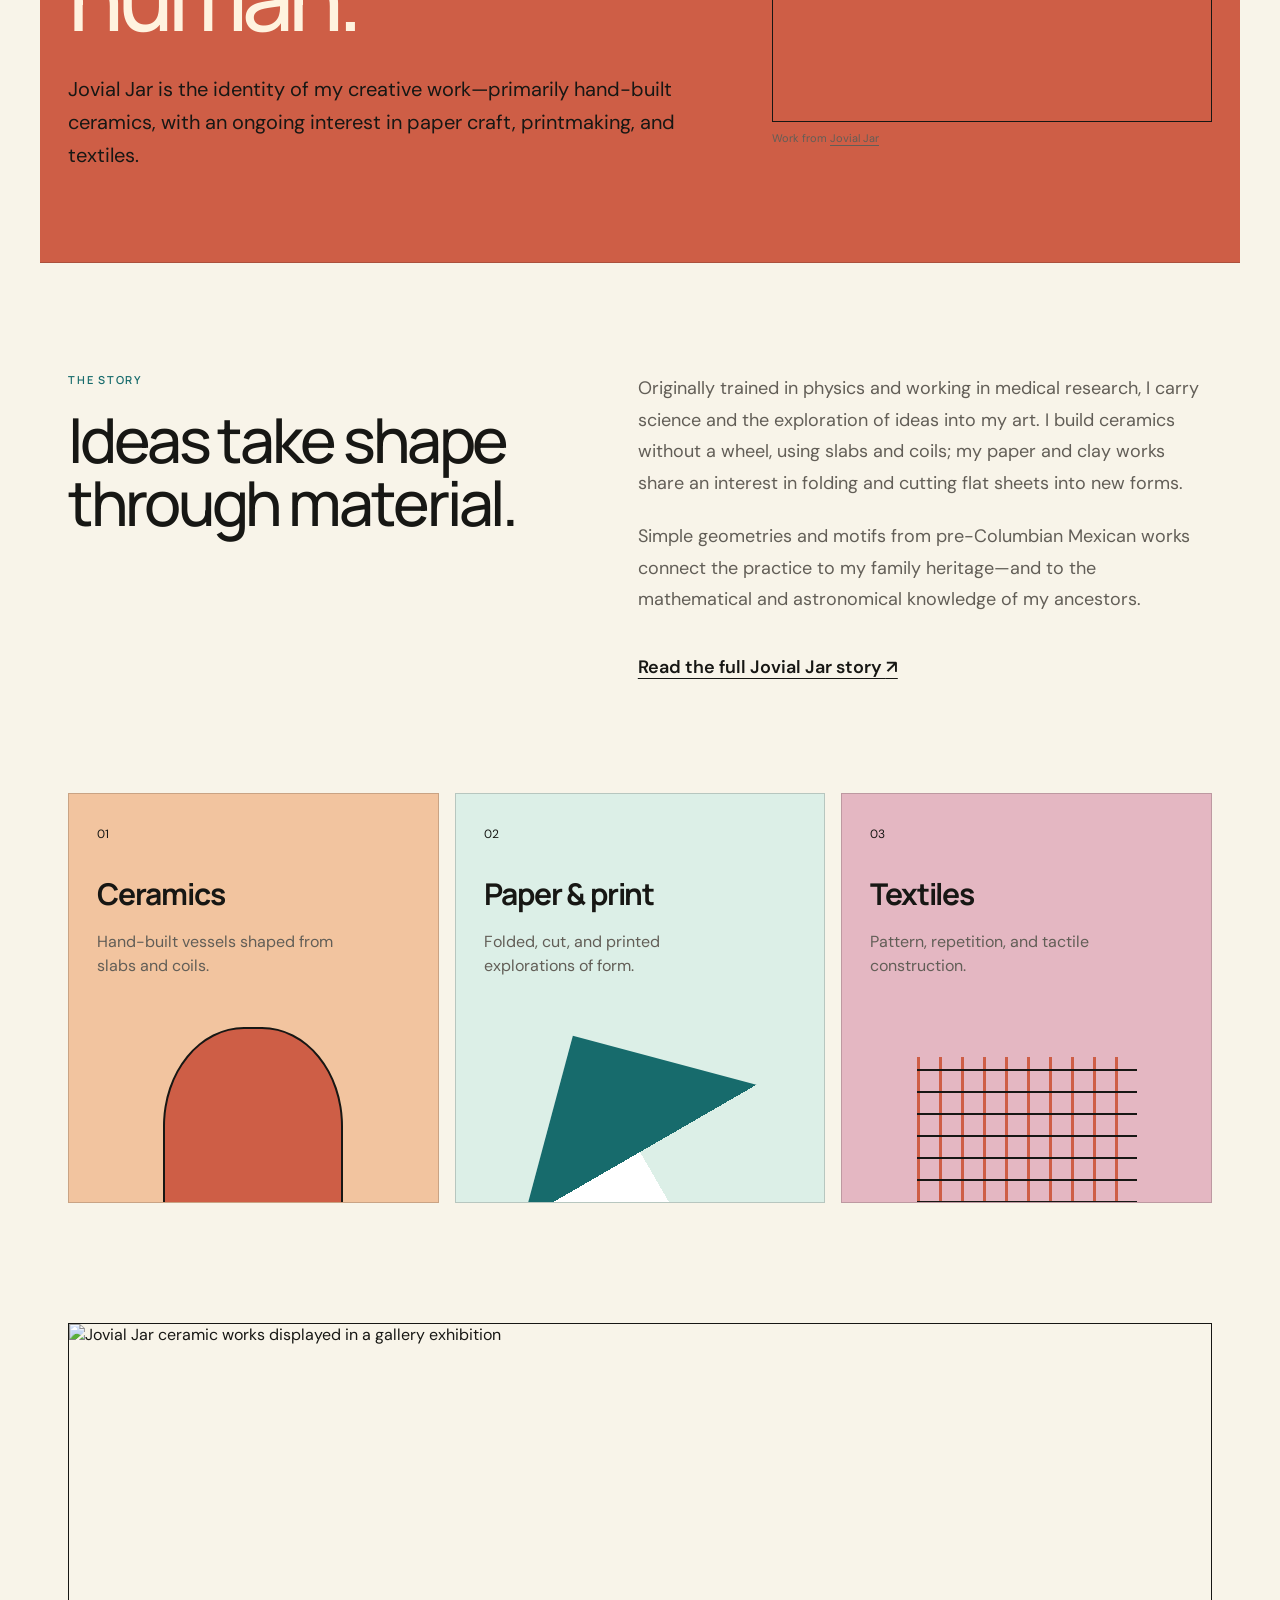
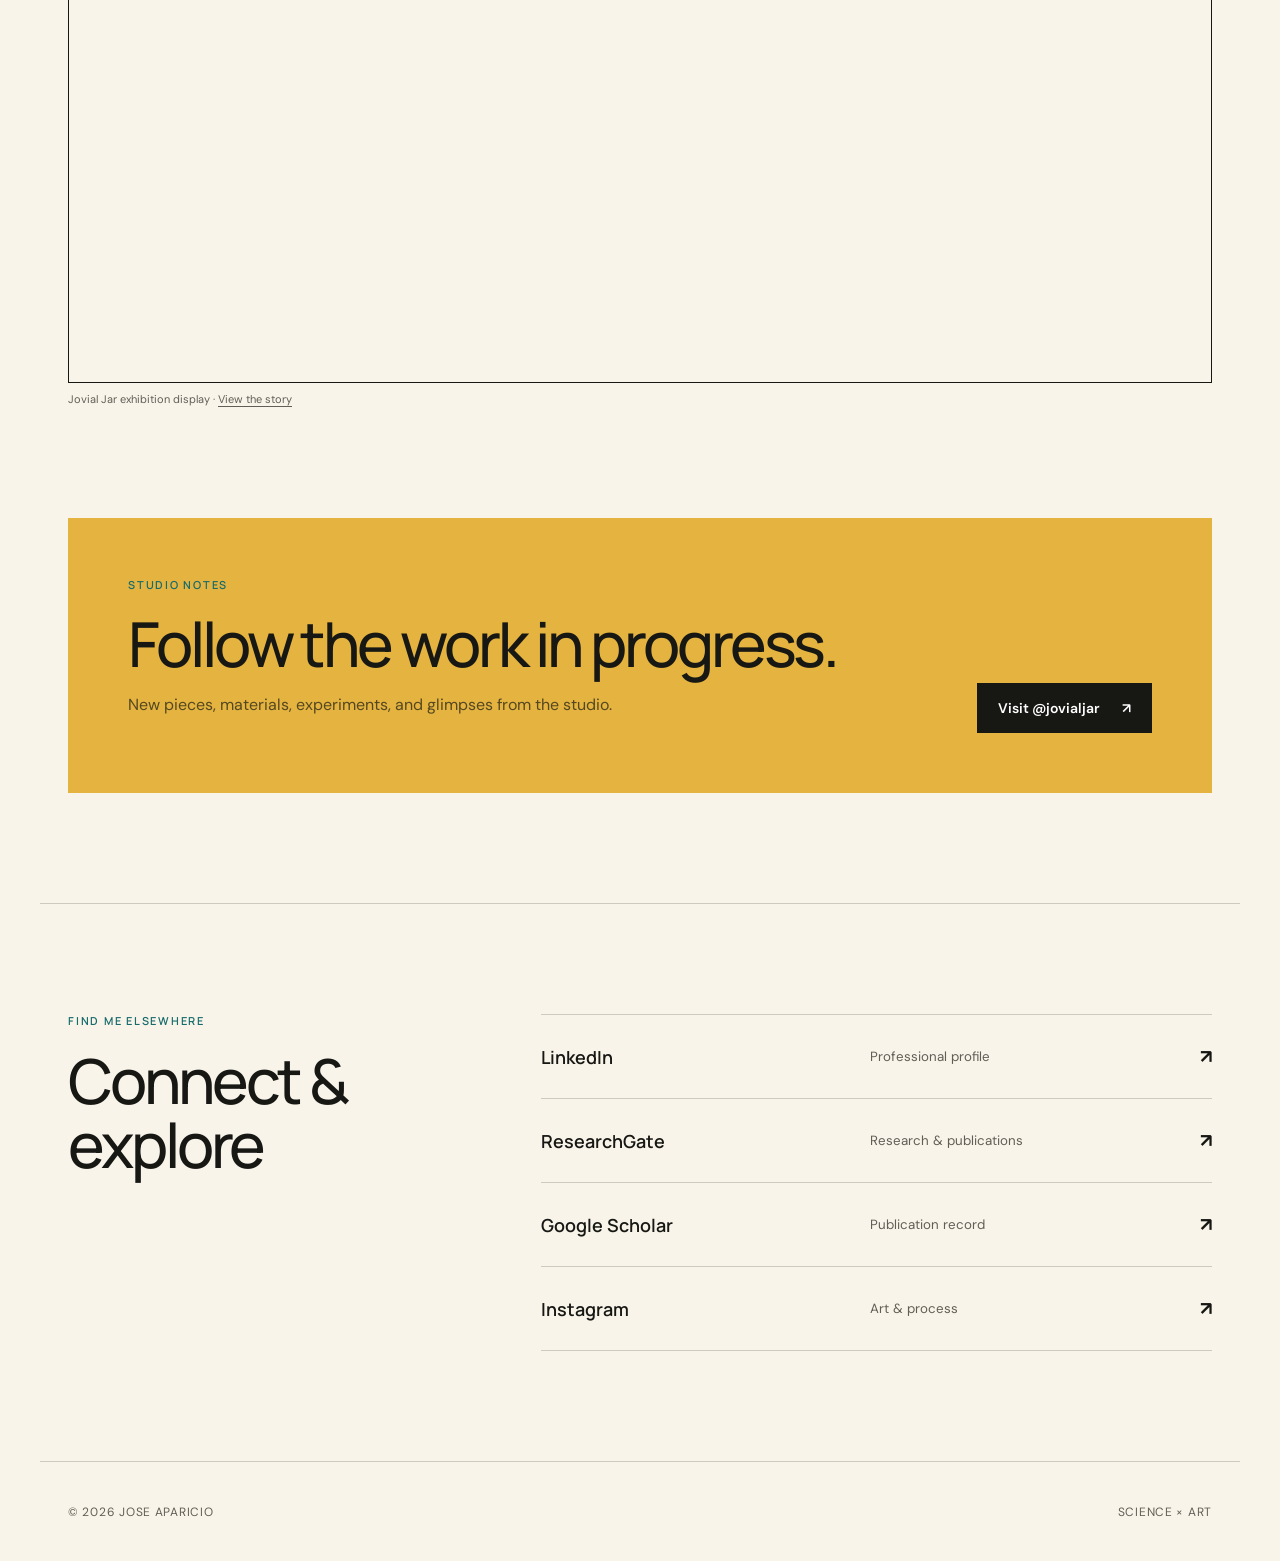
==== commit ae6cc240: "Change image source in index.html Updated image source path for hero photo." ====
--- a/index.html
+++ b/index.html
@@ -41,7 +41,7 @@
         </div>
       </div>
       <figure class="hero-photo reveal">
-        <img src="assets/jose-aparicio-studio.png" alt="Jose Aparicio wearing an artist's apron in his plant-filled home studio">
+        <img src="jose-aparicio-studio.png" alt="Jose Aparicio wearing an artist's apron in his plant-filled home studio">
         <figcaption><span>Jose Aparicio</span><span>Scientist × Artist</span></figcaption>
       </figure>
     </section>
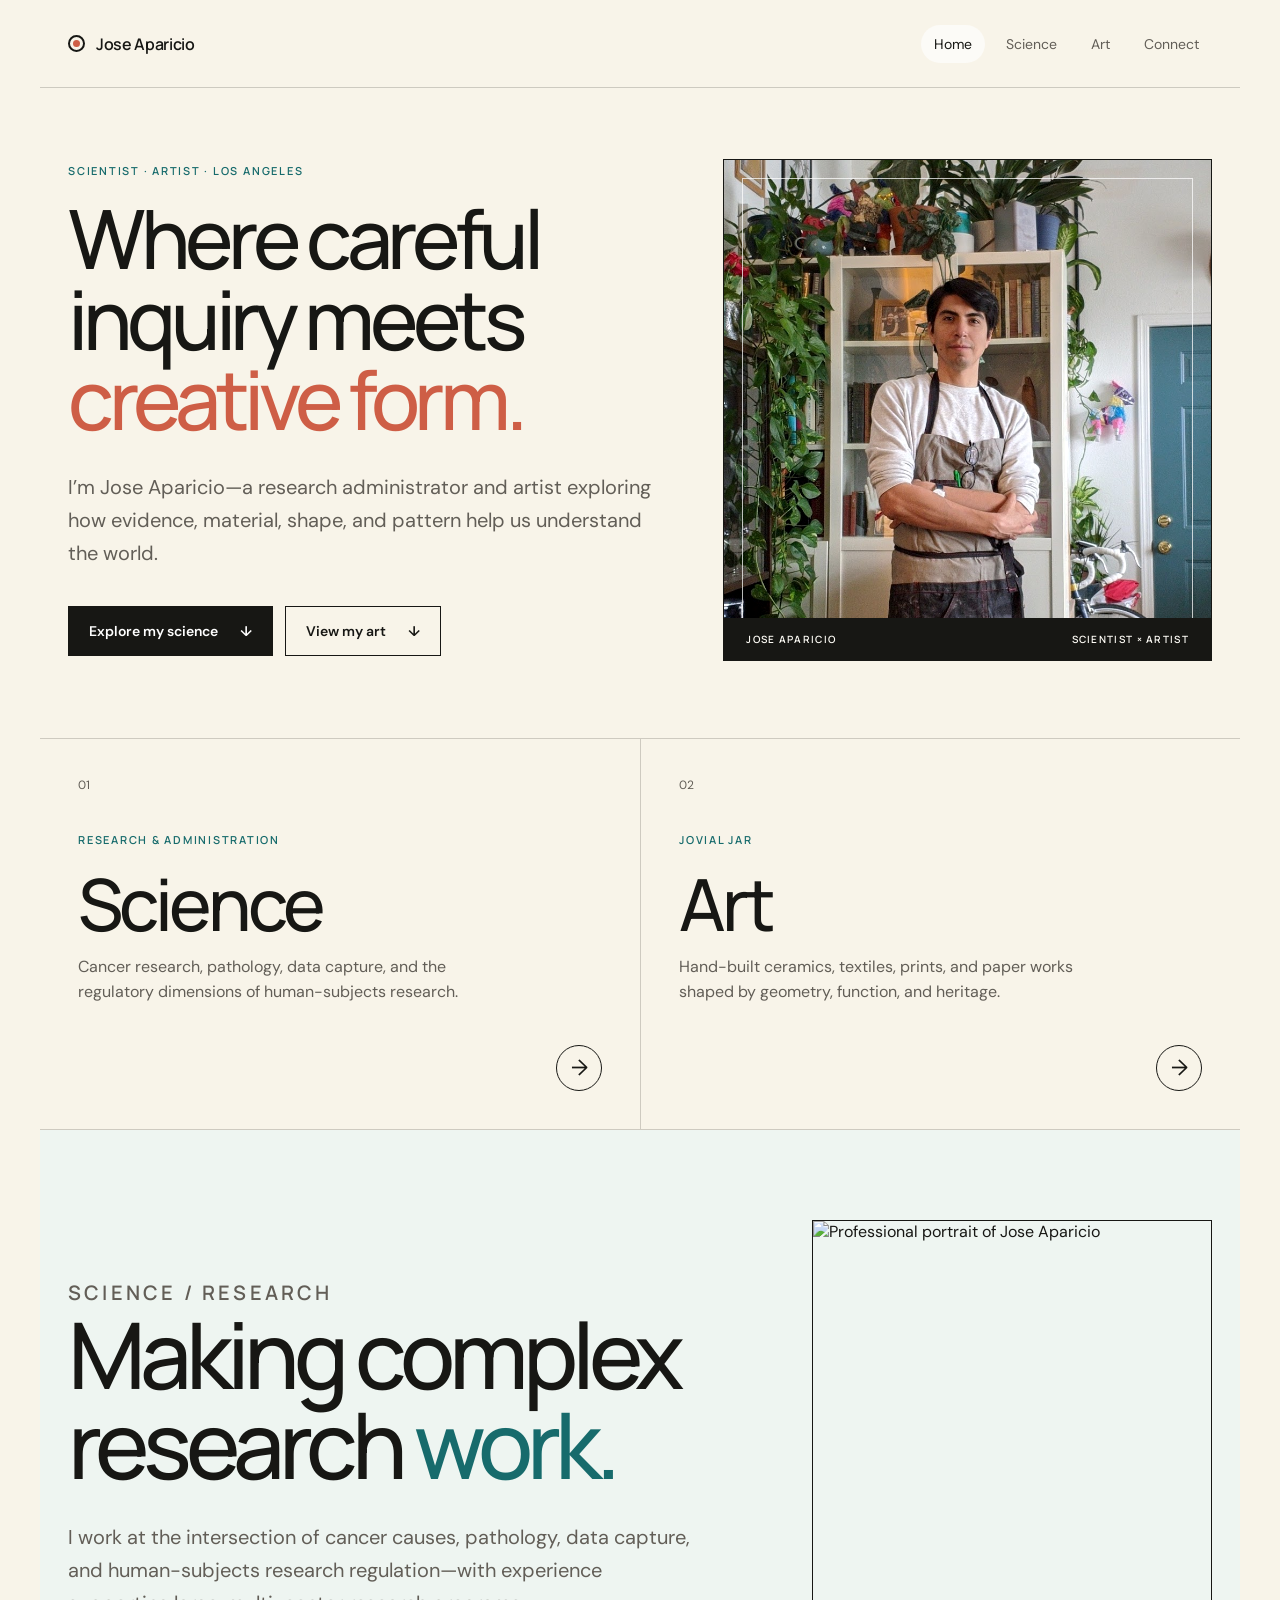
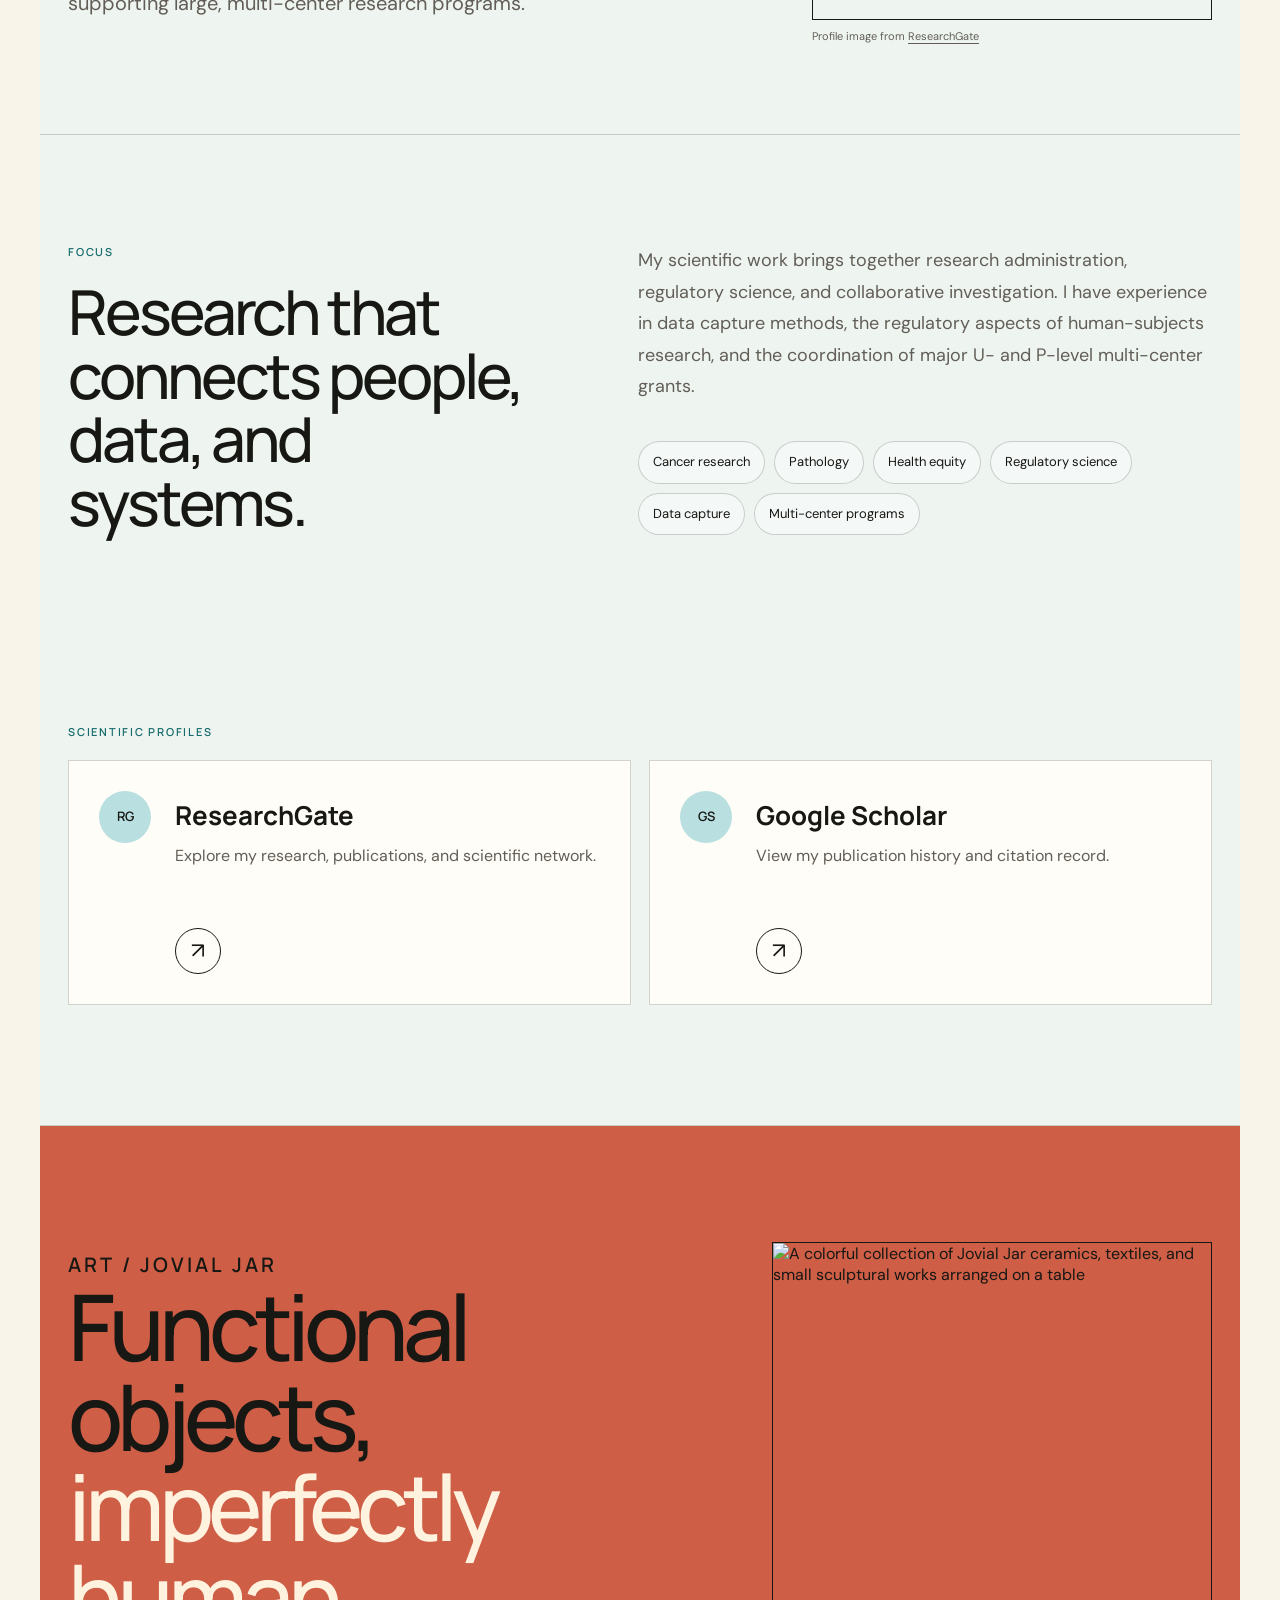
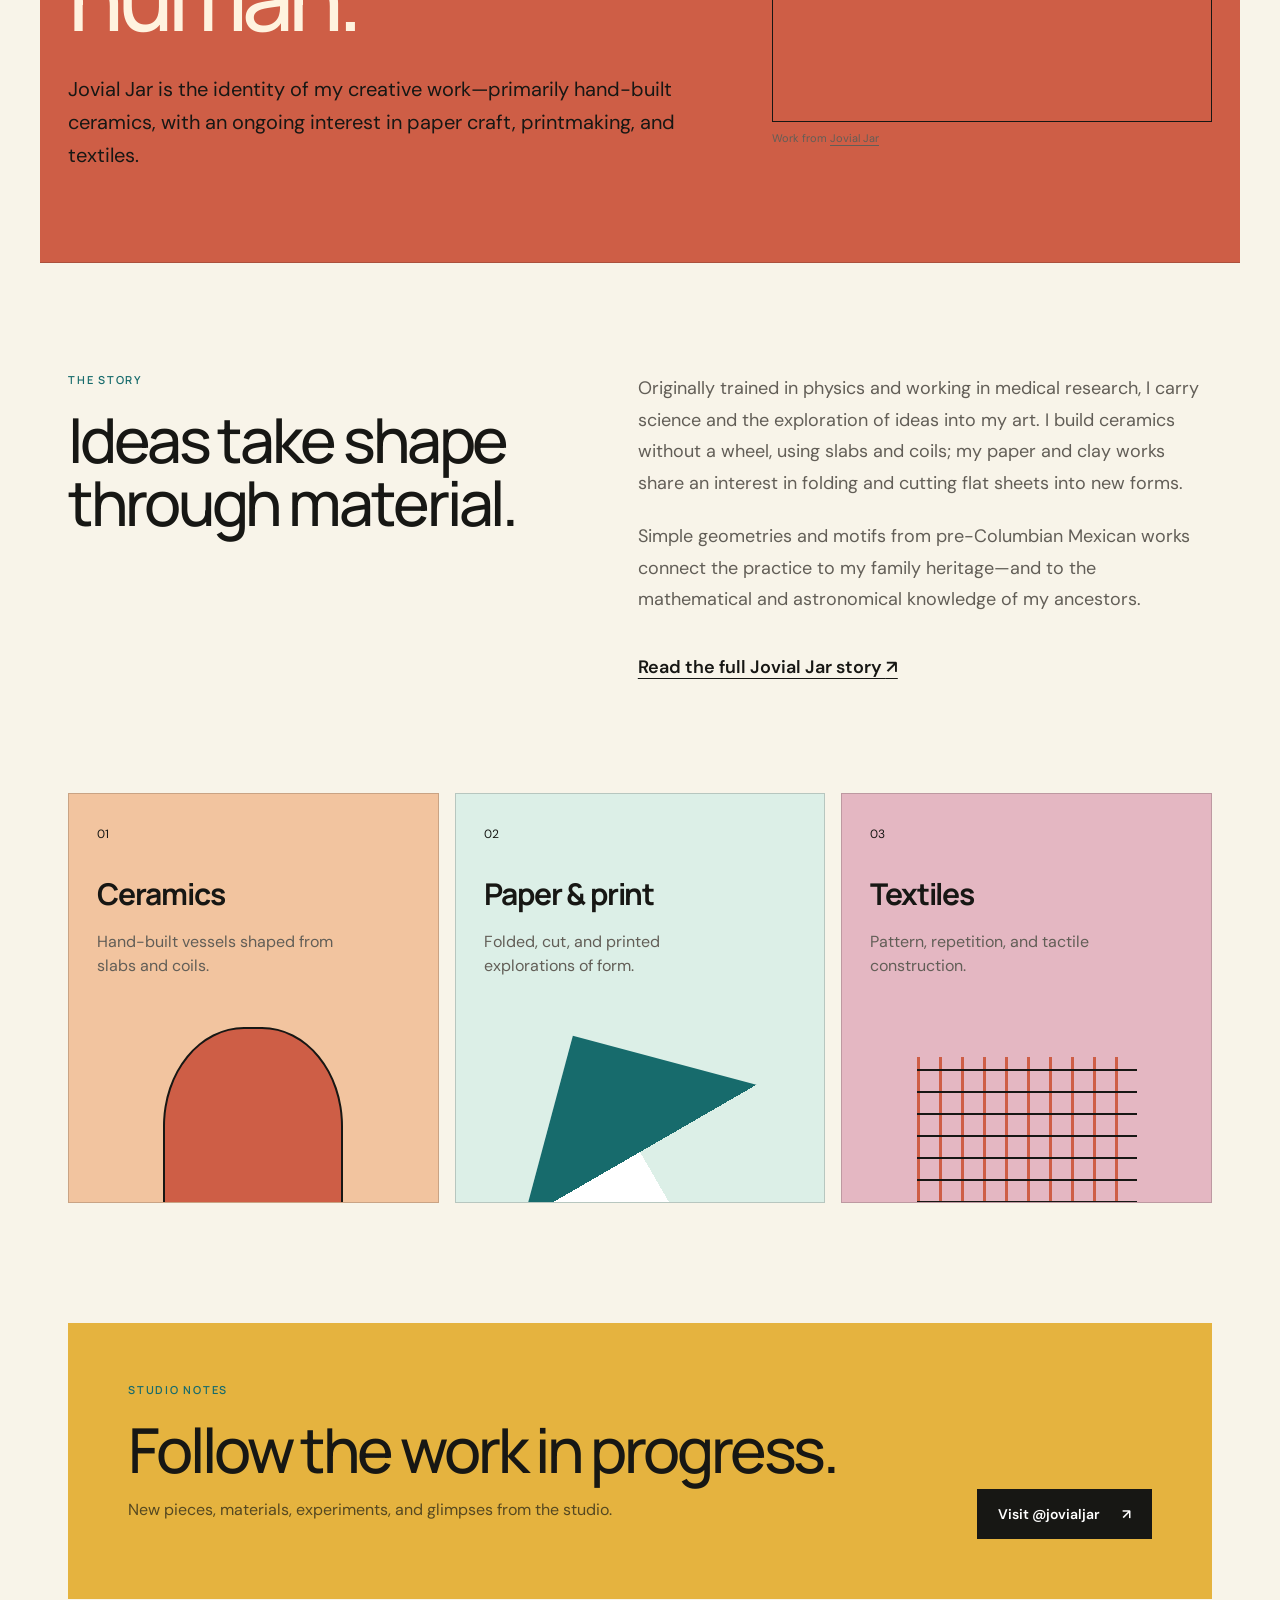
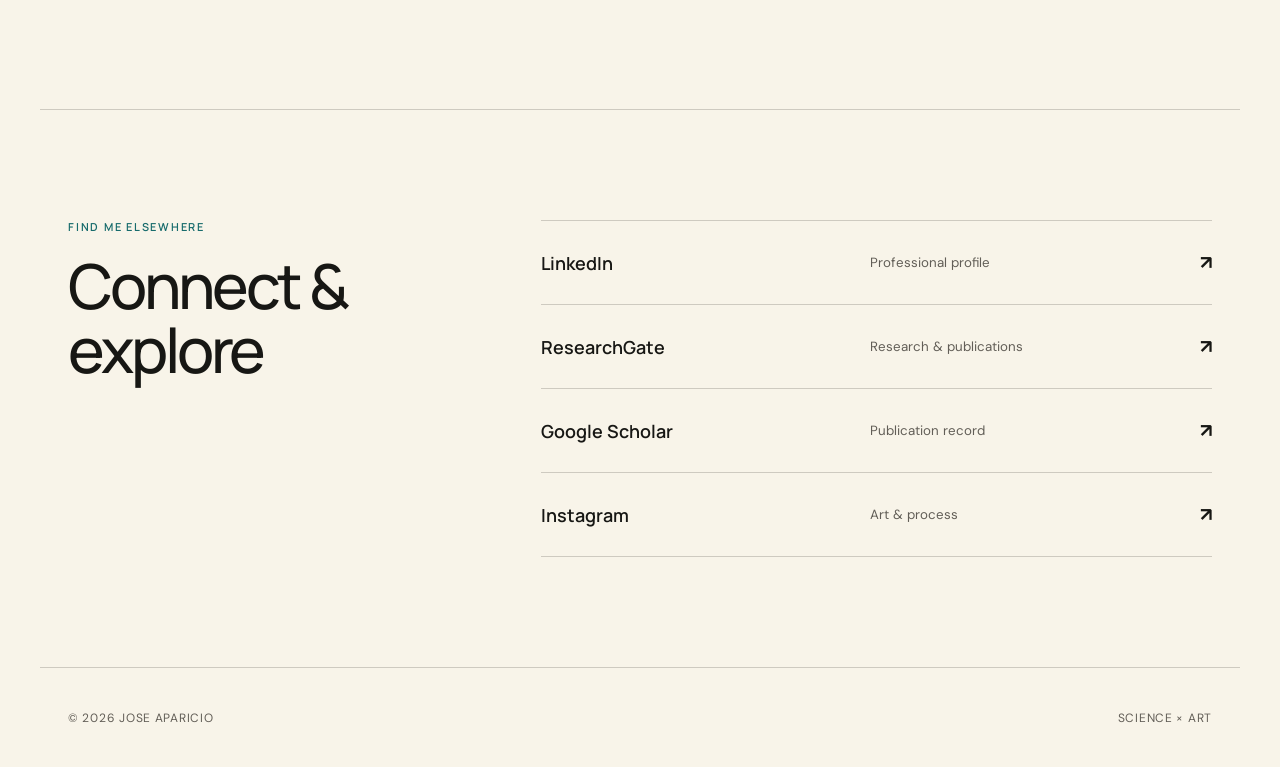
==== commit 5b2b55b8: "Remove image feature section from index.html Removed image feature section displaying Jovial Jar exh" ====
--- a/index.html
+++ b/index.html
@@ -129,13 +129,6 @@
         <article class="practice-card textile"><span>03</span><h3>Textiles</h3><p>Pattern, repetition, and tactile construction.</p><div class="mini-shape shape-weave"></div></article>
       </section>
 
-      <section class="image-feature reveal">
-        <figure>
-          <img src="https://lh3.googleusercontent.com/sVFg-uAcIEB5SDhRwsfly-8zeleuaTxksyCvJy9FClxfFOSis6OAcVn0G_ysaD7d2wz2cPnU56Dspo-gCVHDw6EZ9O6kcoaSZFuUenF-z0Fdi2LNHMlWbXBbWEgw6rMg1CeAcanQWek%3Dw600" alt="Jovial Jar ceramic works displayed in a gallery exhibition" loading="lazy">
-          <figcaption>Jovial Jar exhibition display · <a href="https://www.jovialjar.com/the-story" target="_blank" rel="noopener noreferrer">View the story</a></figcaption>
-        </figure>
-      </section>
-
       <section class="instagram-callout reveal">
         <div><p class="eyebrow">Studio notes</p><h2>Follow the work in progress.</h2><p>New pieces, materials, experiments, and glimpses from the studio.</p></div>
         <a class="button button-dark" href="https://www.instagram.com/jovialjar/" target="_blank" rel="noopener noreferrer">Visit @jovialjar <span aria-hidden="true">↗</span></a>
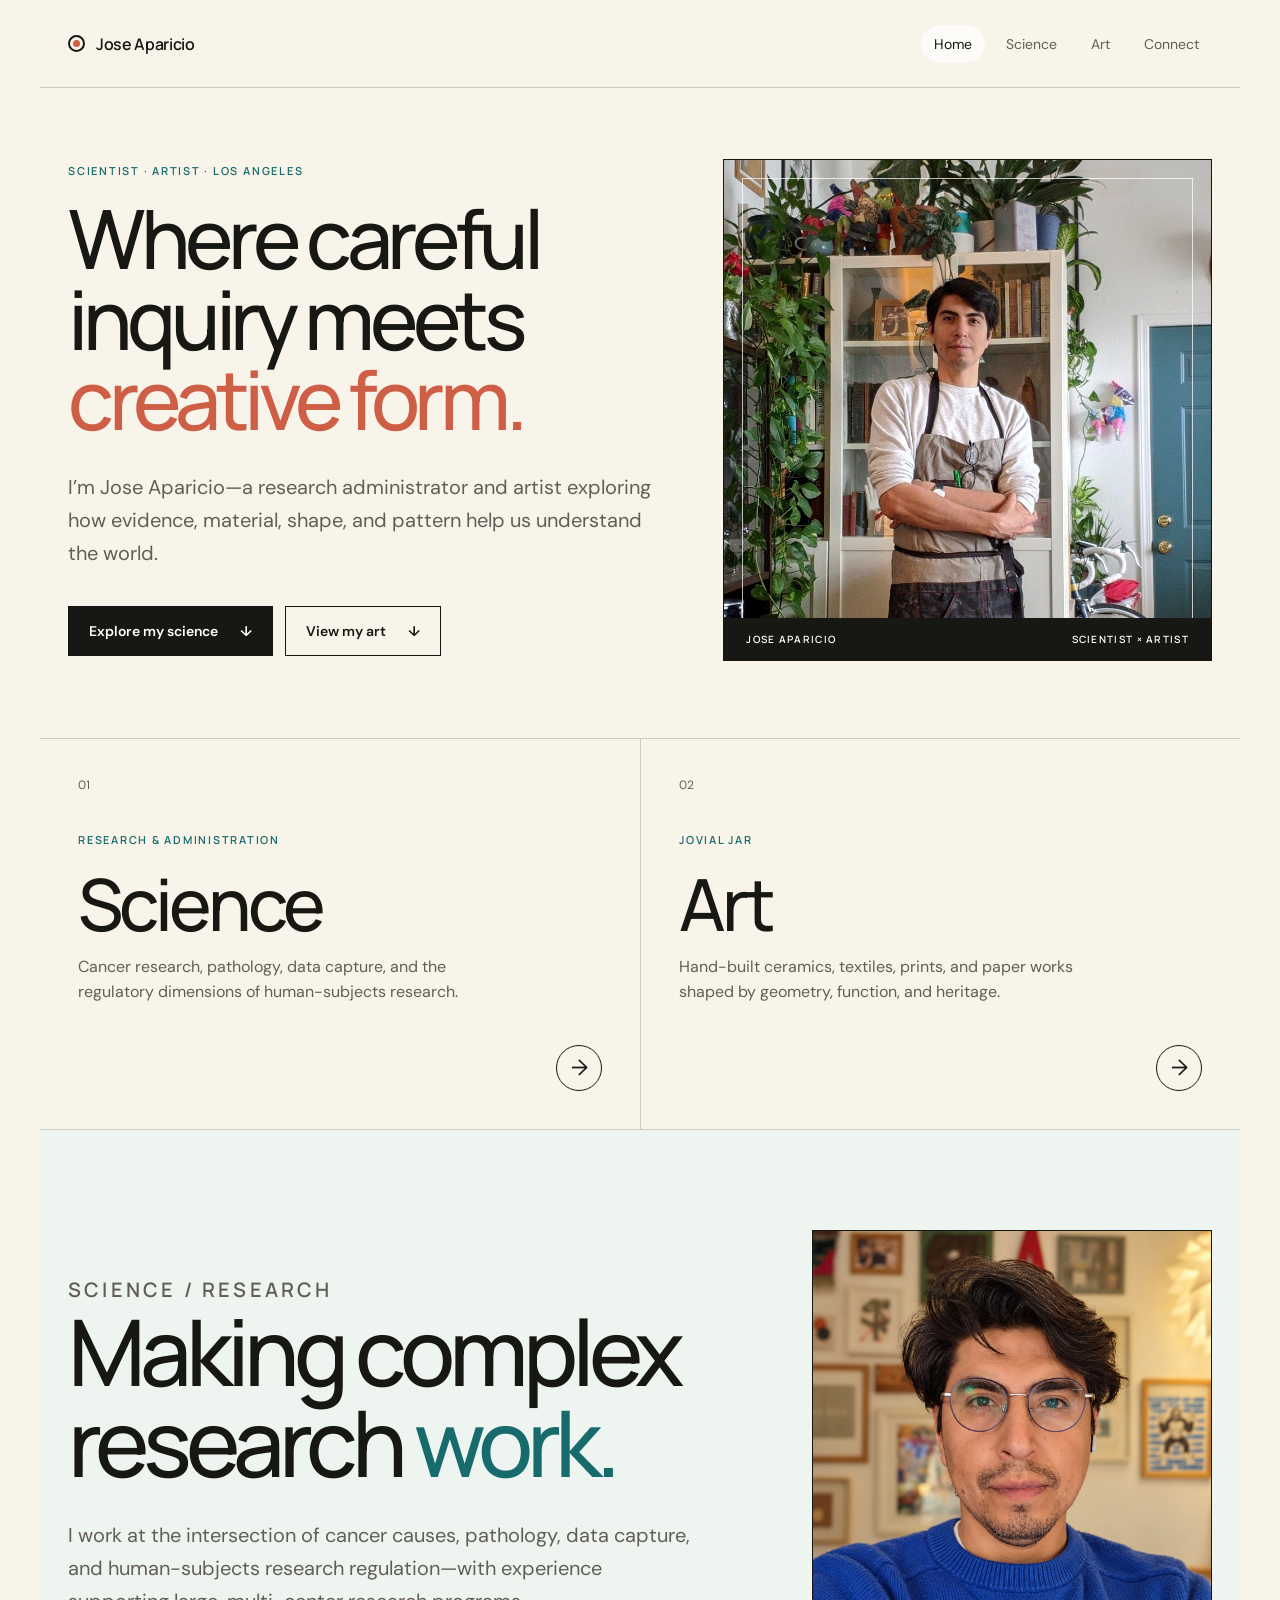
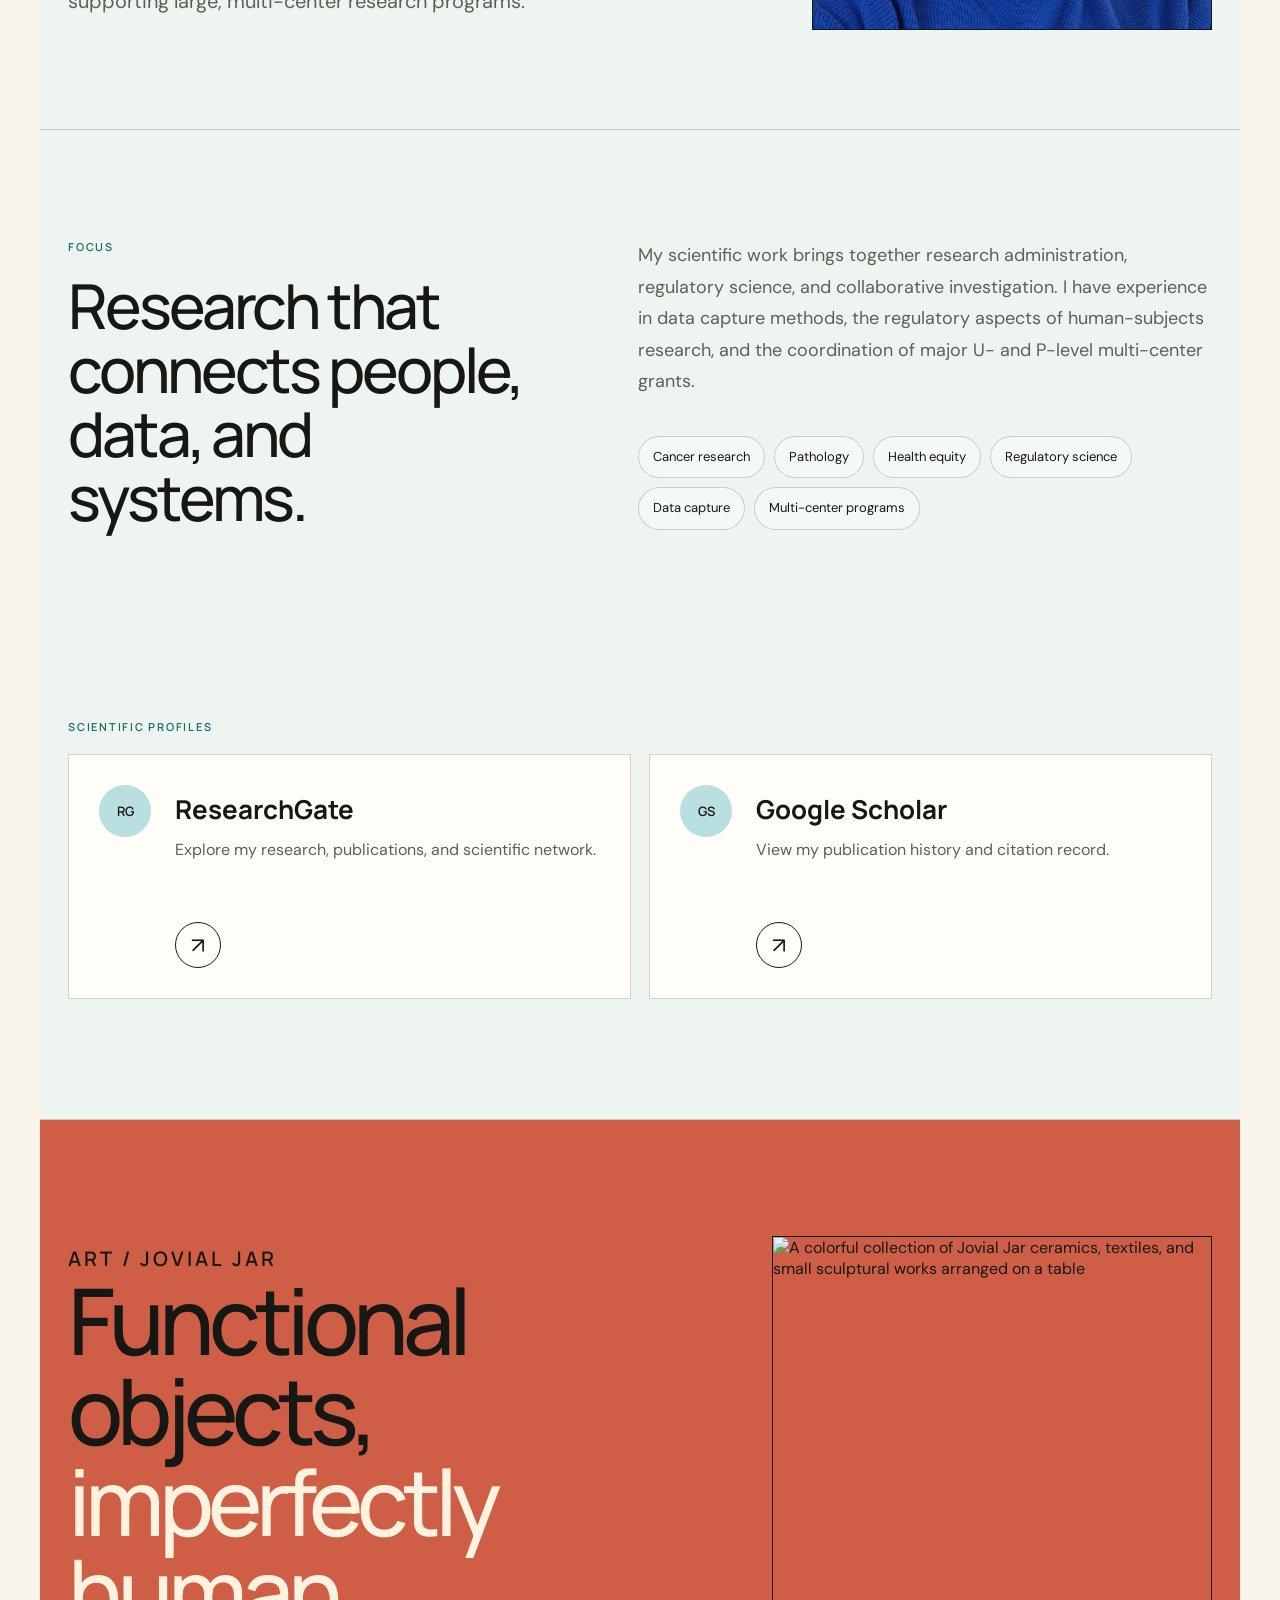
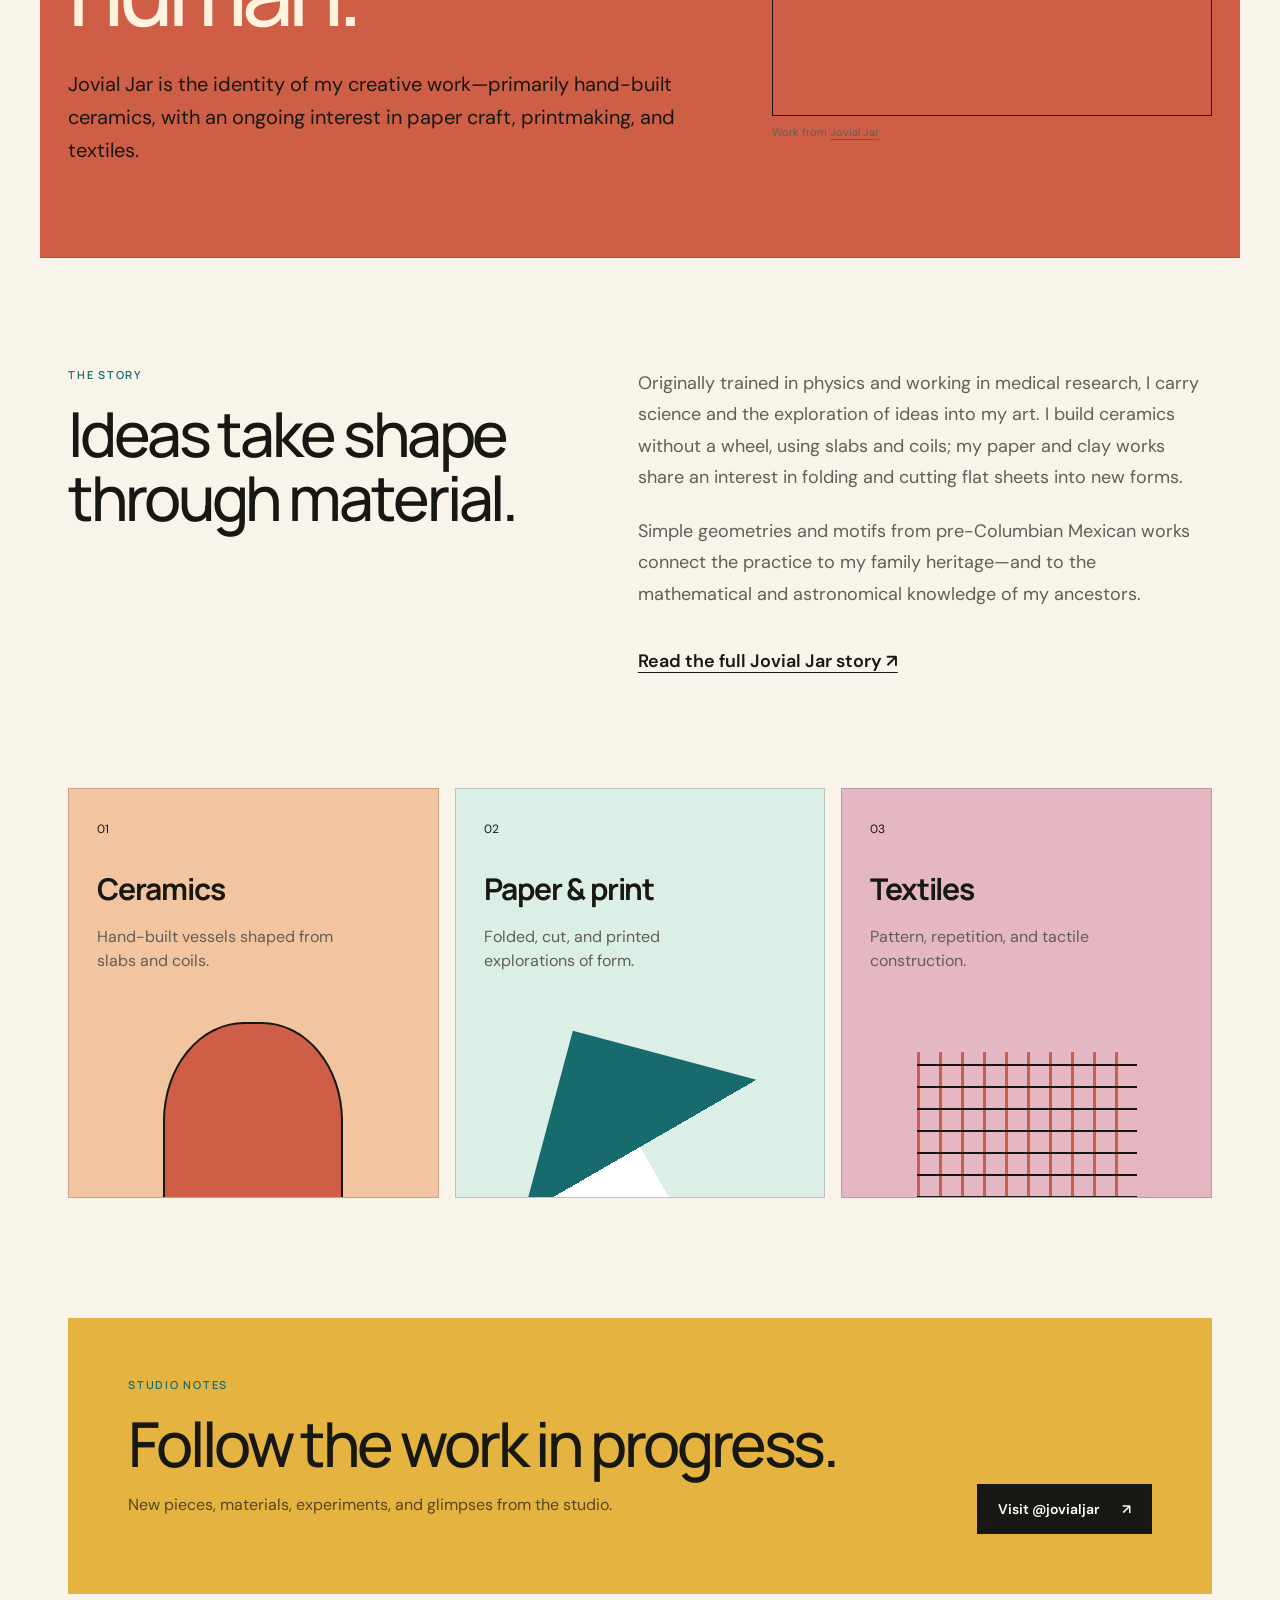
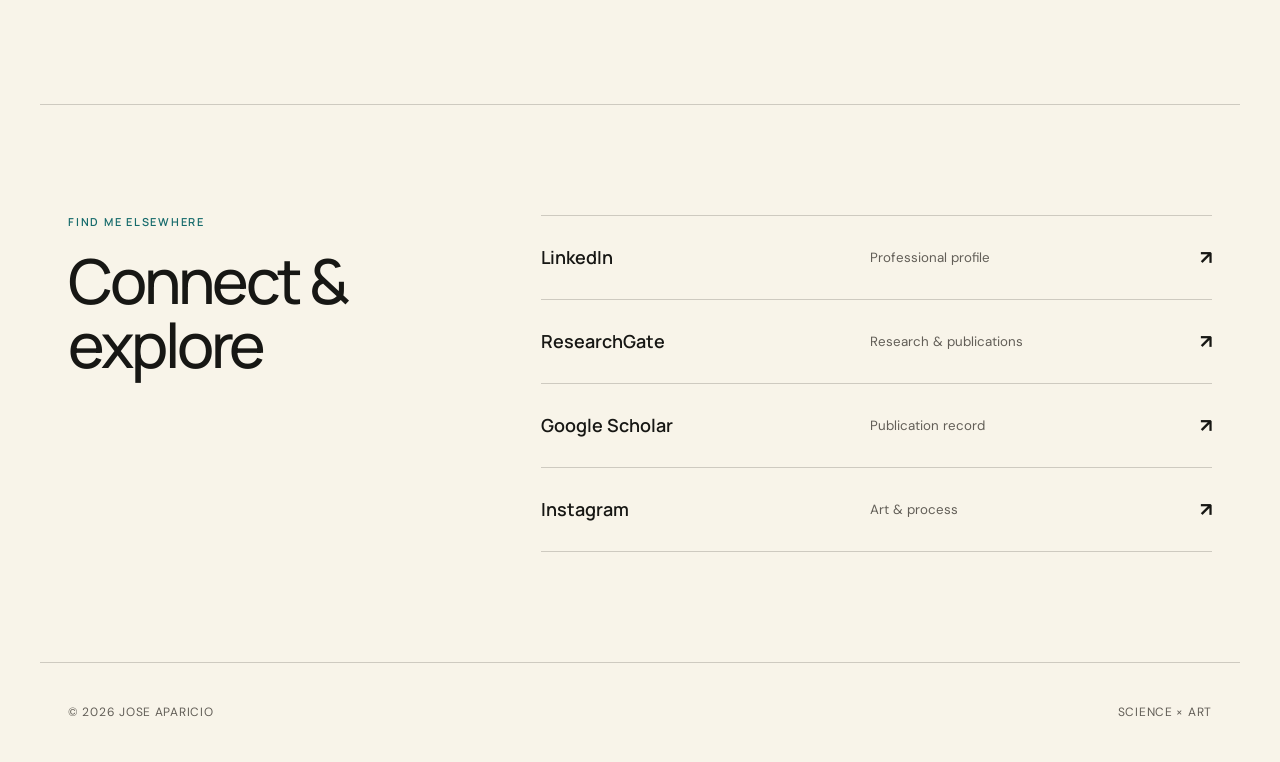
==== commit 5d88db2a: "Update profile image in index.html Replaced the profile image source with a local image." ====
--- a/index.html
+++ b/index.html
@@ -75,8 +75,7 @@
           <p>I work at the intersection of cancer causes, pathology, data capture, and human-subjects research regulation—with experience supporting large, multi-center research programs.</p>
         </div>
         <figure class="page-photo science-photo reveal">
-          <img src="https://i1.rgstatic.net/ii/profile.image/11431281529439859-1751579078286_Q128/Jose-Aparicio-6.jpg" alt="Professional portrait of Jose Aparicio" loading="lazy">
-          <figcaption>Profile image from <a href="https://www.researchgate.net/profile/Jose-Aparicio-6" target="_blank" rel="noopener noreferrer">ResearchGate</a></figcaption>
+          <img src="Natural%20Light%20Square%20Portrait.png" alt="Professional portrait of Jose Aparicio" loading="lazy">
         </figure>
       </section>
 
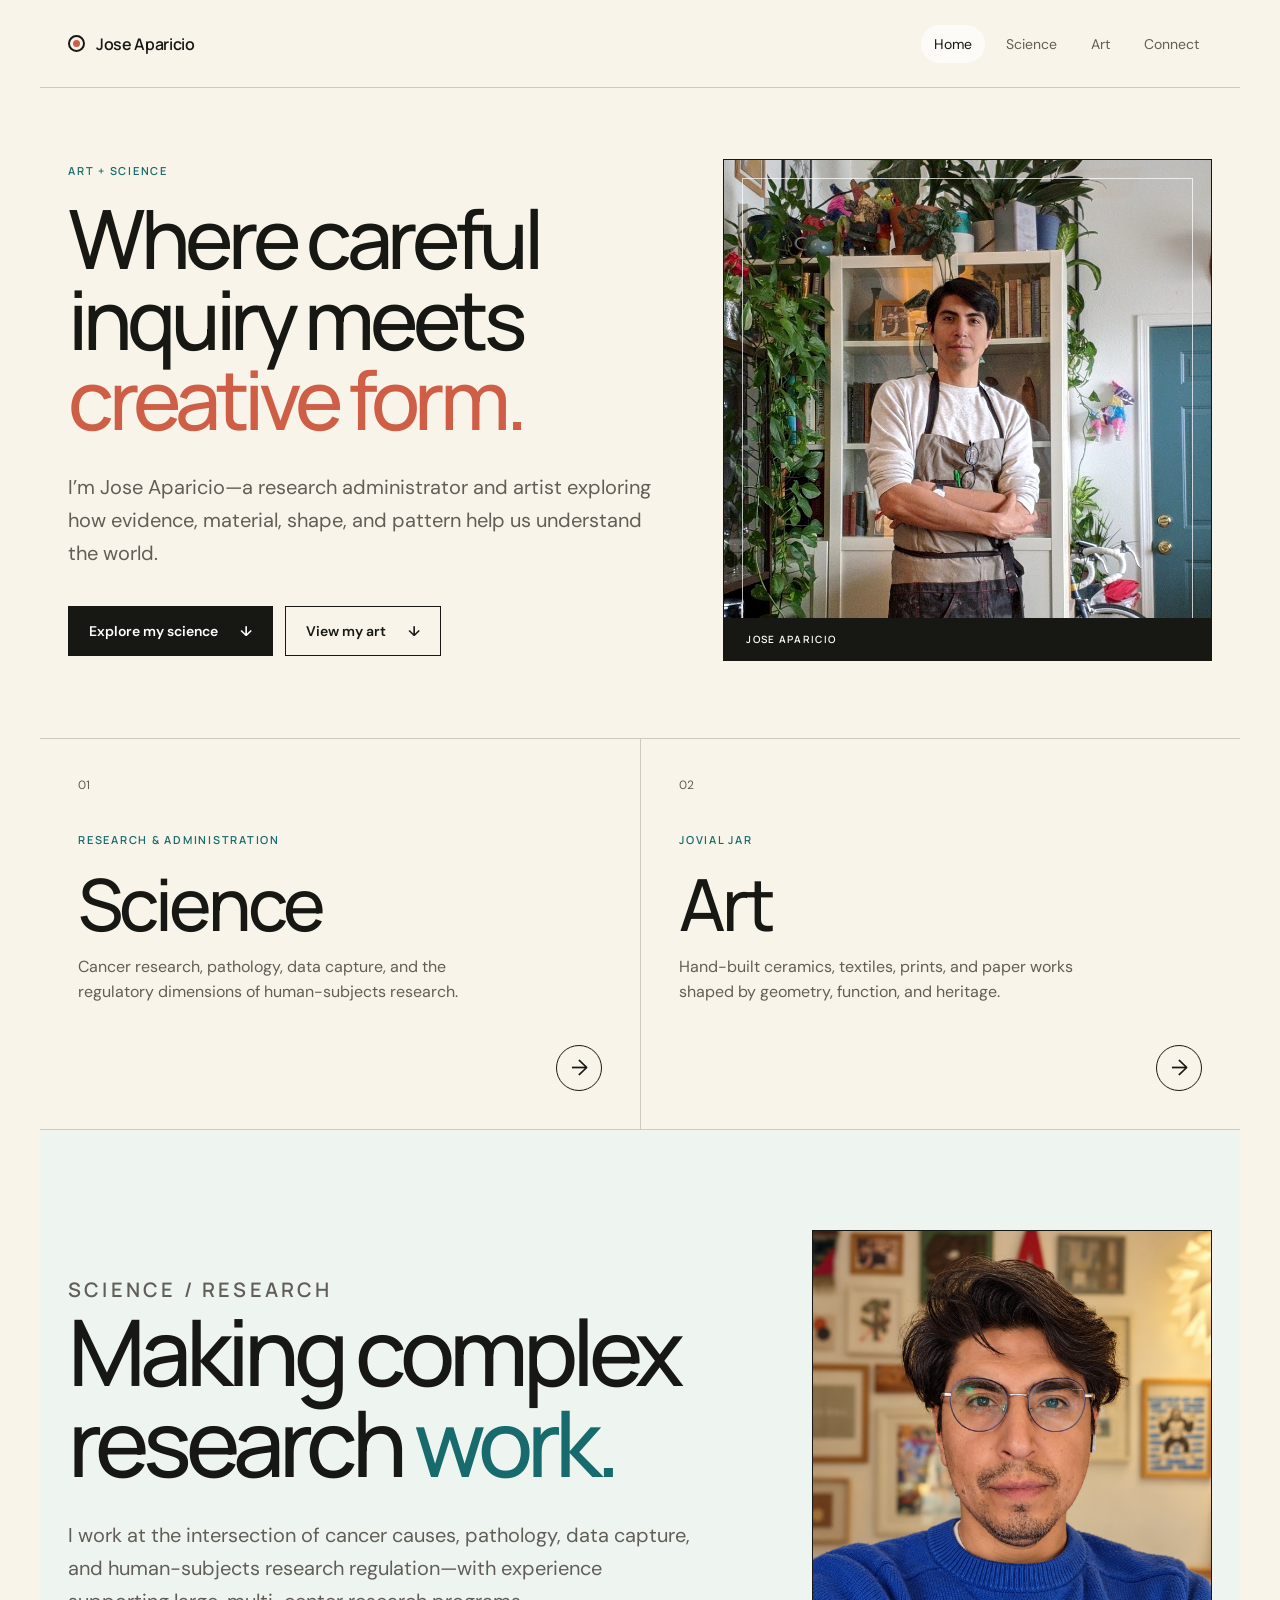
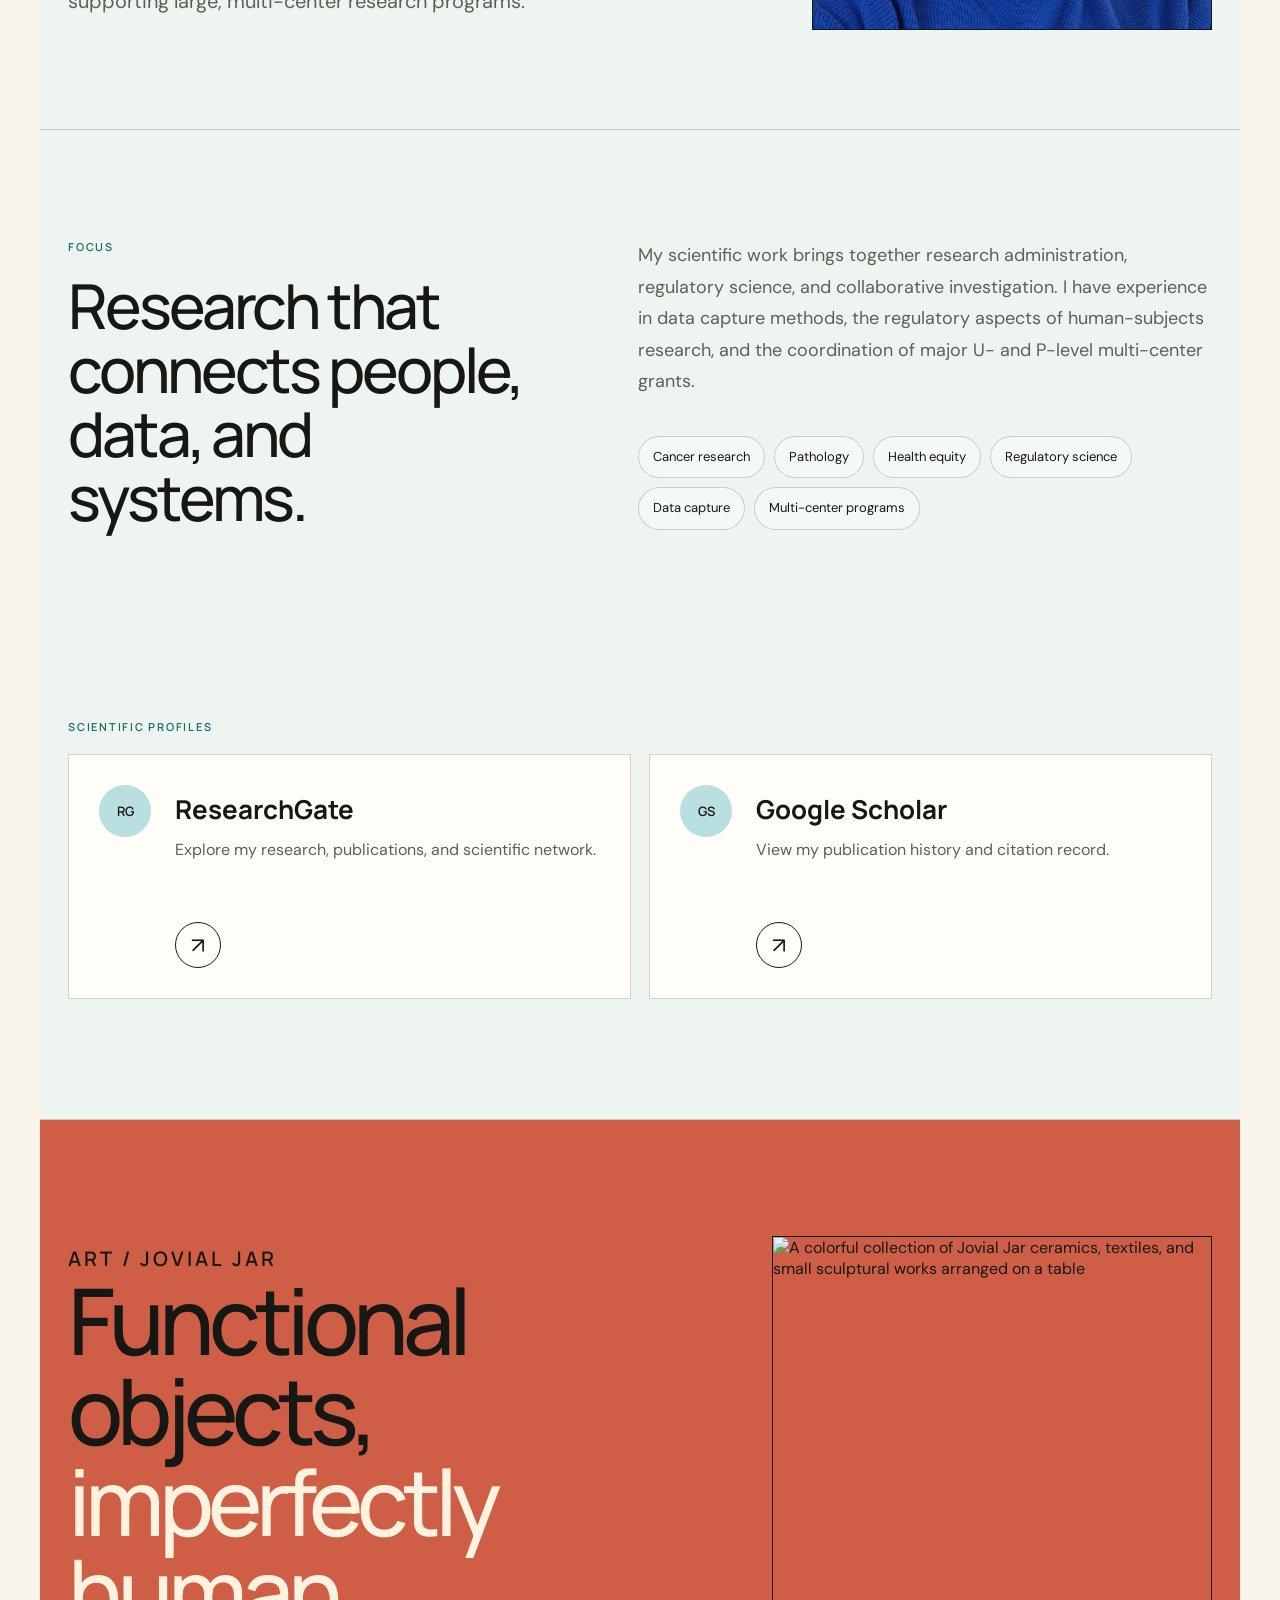
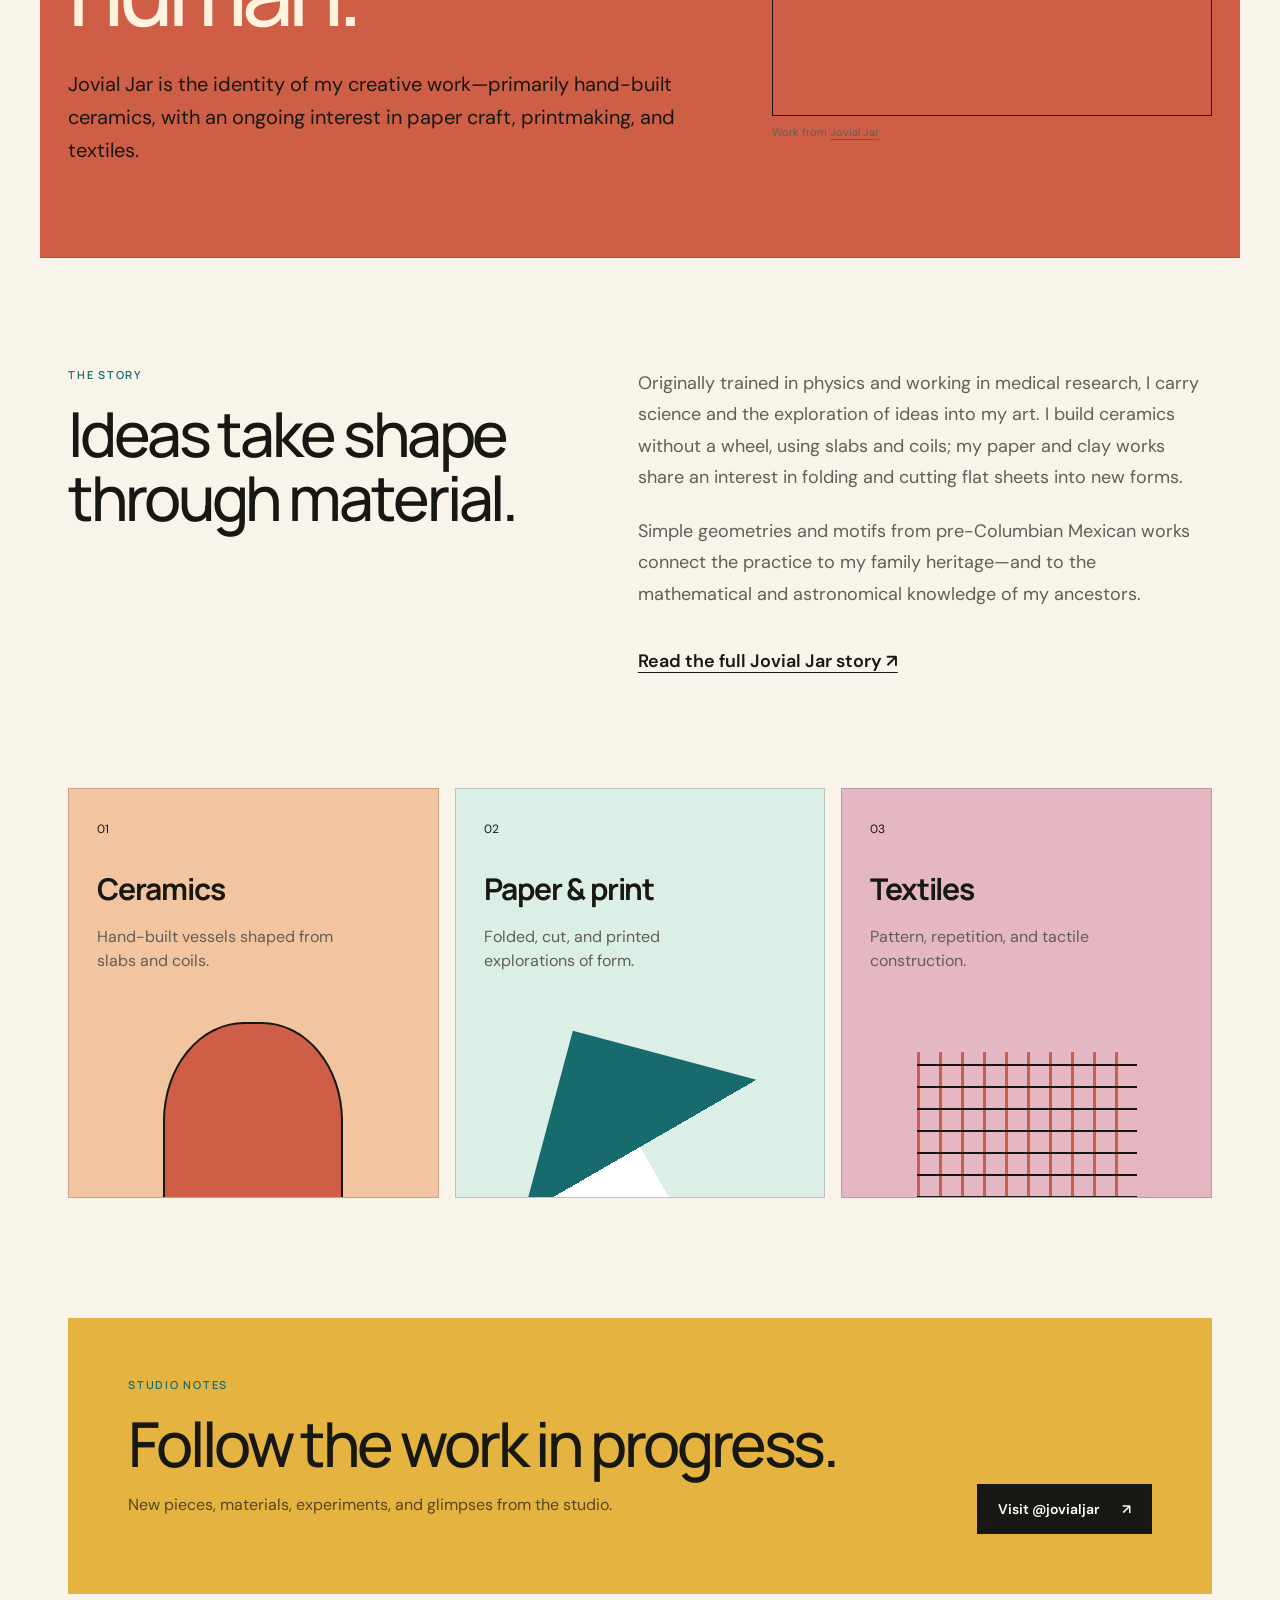
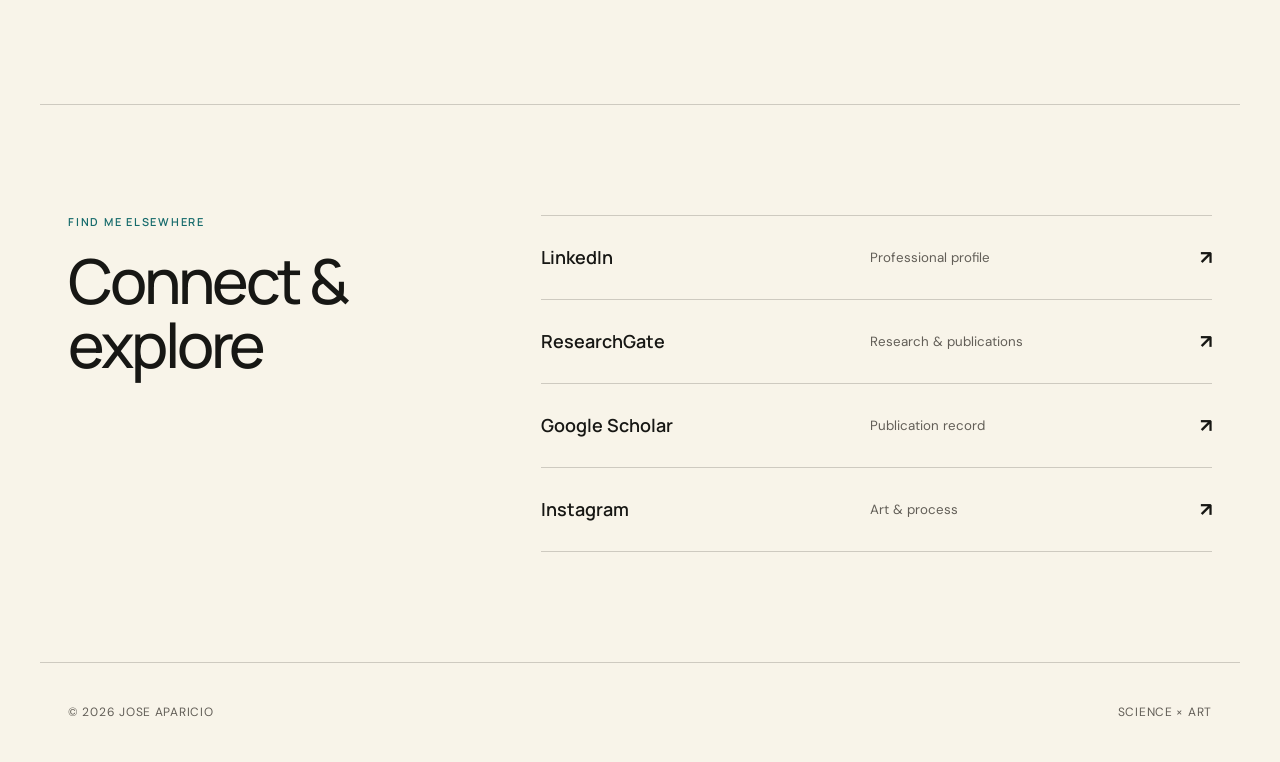
==== commit 9af62cf3: "Update hero section text and figcaption" ====
--- a/index.html
+++ b/index.html
@@ -32,7 +32,7 @@
   <main id="main">
     <section class="hero">
       <div class="hero-copy reveal">
-        <p class="eyebrow">Scientist · Artist · Los Angeles</p>
+        <p class="eyebrow">ART + SCIENCE</p>
         <h1>Where careful inquiry meets <em>creative form.</em></h1>
         <p class="hero-intro">I’m Jose Aparicio—a research administrator and artist exploring how evidence, material, shape, and pattern help us understand the world.</p>
         <div class="button-row">
@@ -42,7 +42,7 @@
       </div>
       <figure class="hero-photo reveal">
         <img src="jose-aparicio-studio.png" alt="Jose Aparicio wearing an artist's apron in his plant-filled home studio">
-        <figcaption><span>Jose Aparicio</span><span>Scientist × Artist</span></figcaption>
+        <figcaption><span>Jose Aparicio</span><span></span></figcaption>
       </figure>
     </section>
 
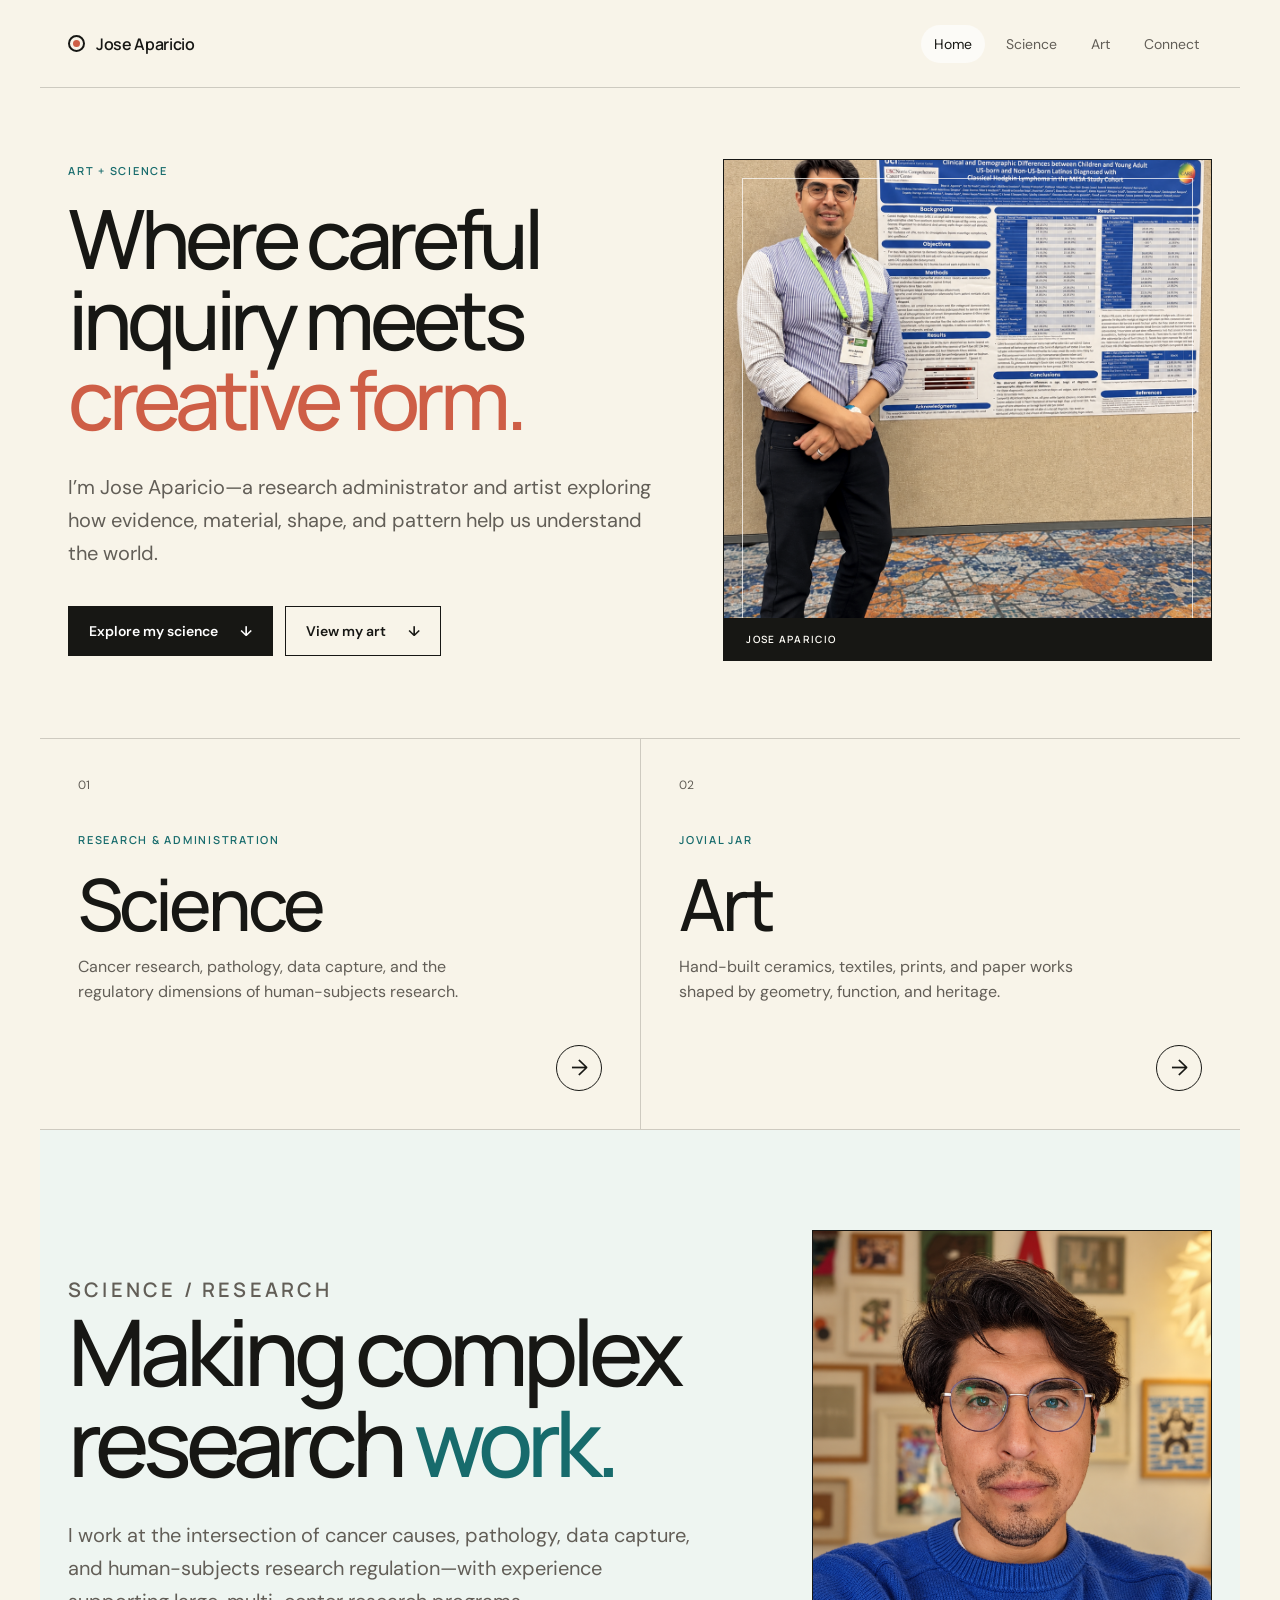
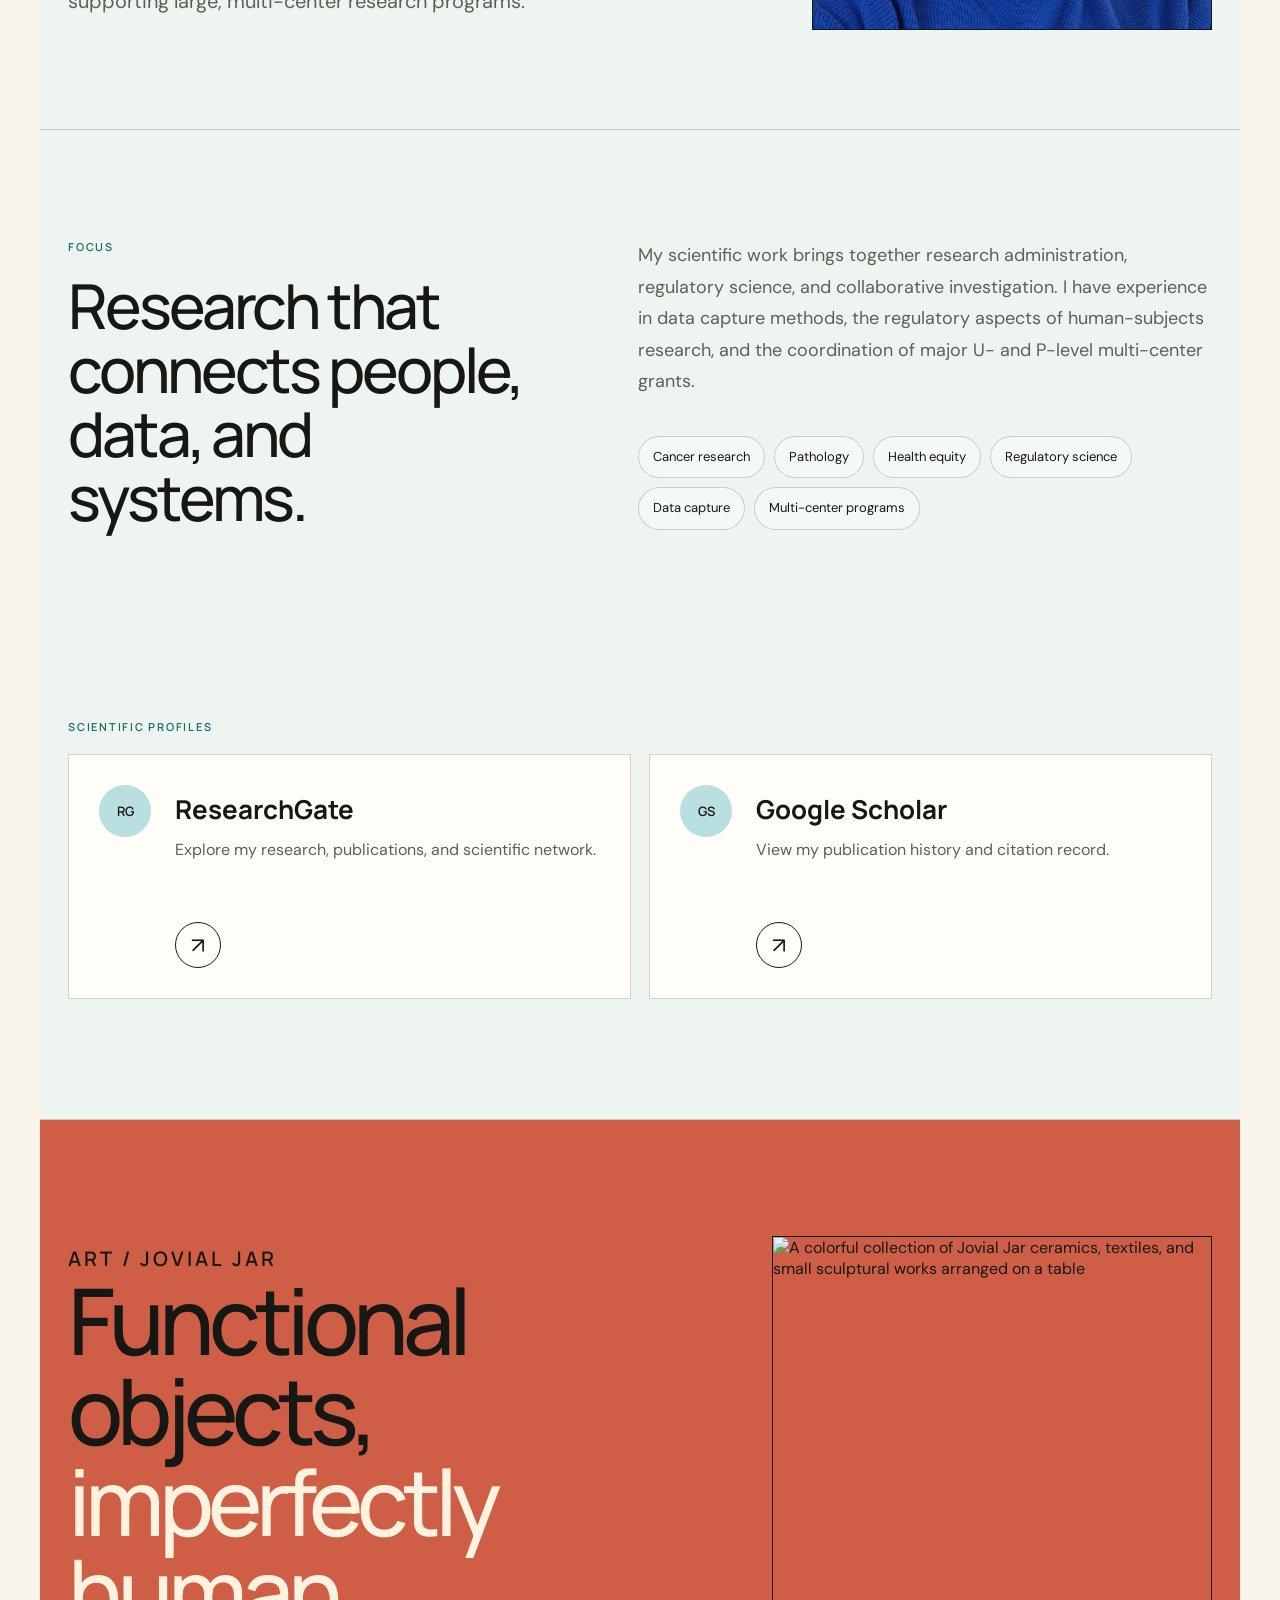
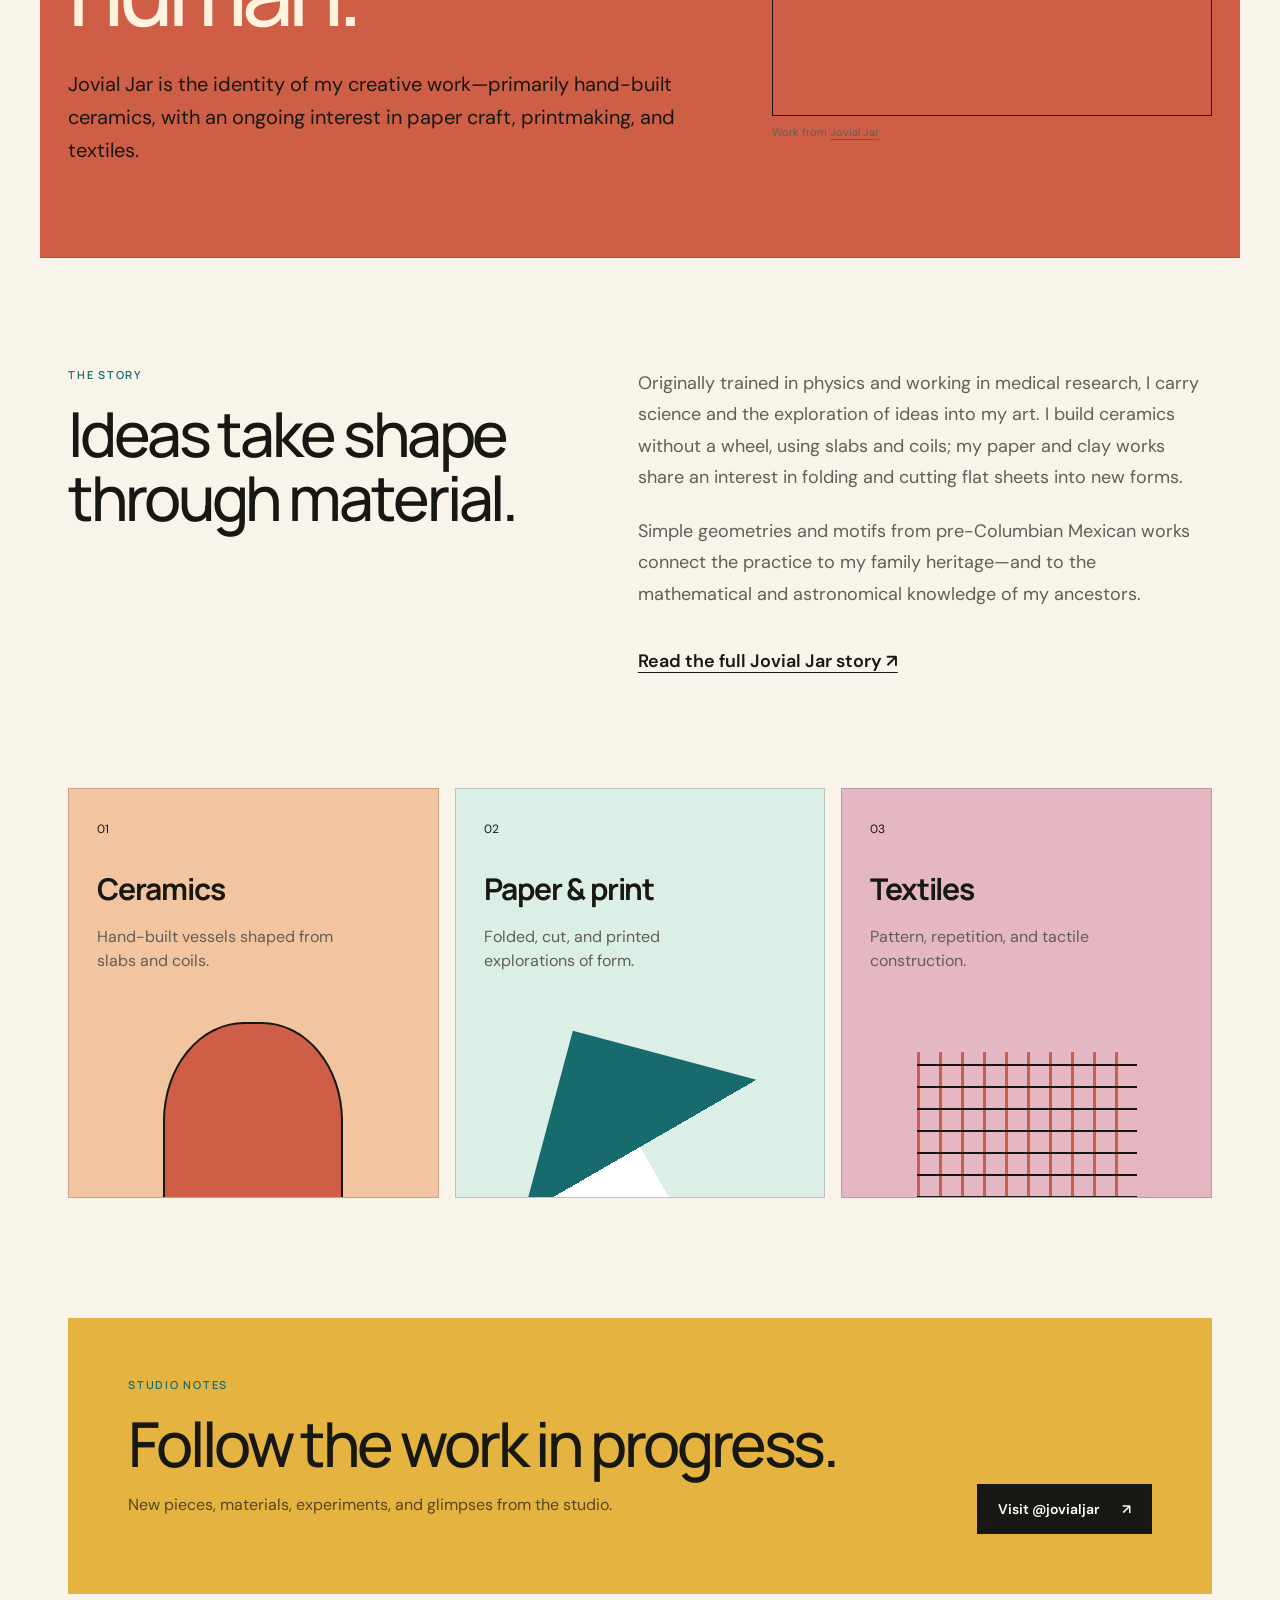
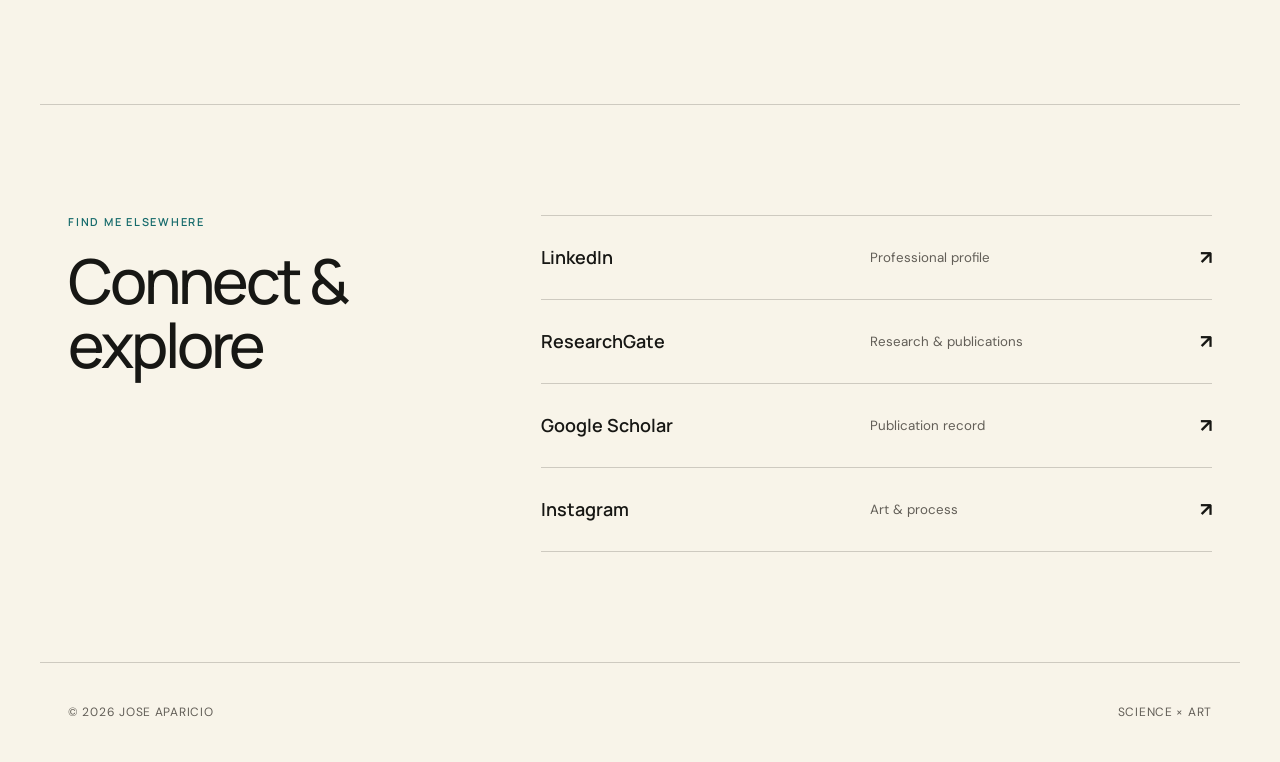
==== commit 9ea5b3b4: "Update hero image in index.html" ====
--- a/index.html
+++ b/index.html
@@ -41,7 +41,7 @@
         </div>
       </div>
       <figure class="hero-photo reveal">
-        <img src="jose-aparicio-studio.png" alt="Jose Aparicio wearing an artist's apron in his plant-filled home studio">
+        <img src="Researcher%20Beside%20a%20Scientific%20Poster.png" alt="Jose Aparicio wearing an artist's apron in his plant-filled home studio">
         <figcaption><span>Jose Aparicio</span><span></span></figcaption>
       </figure>
     </section>
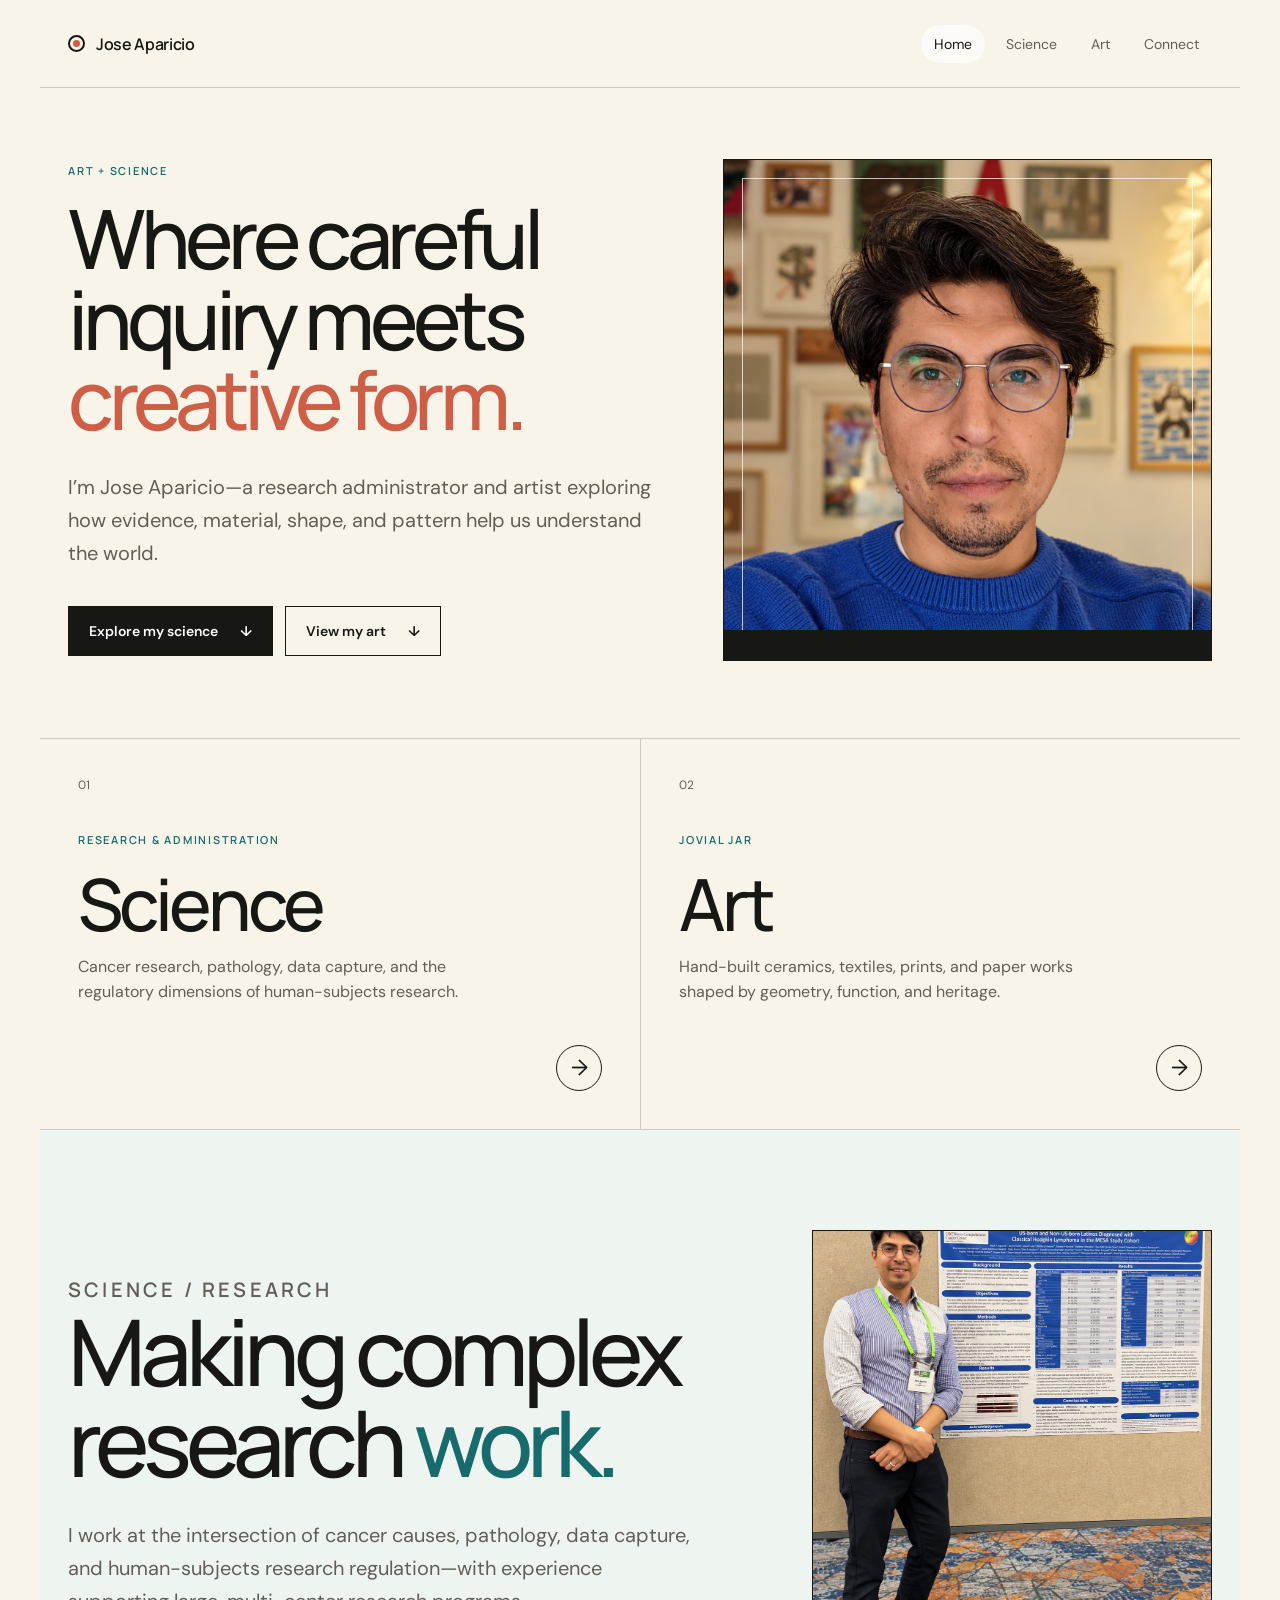
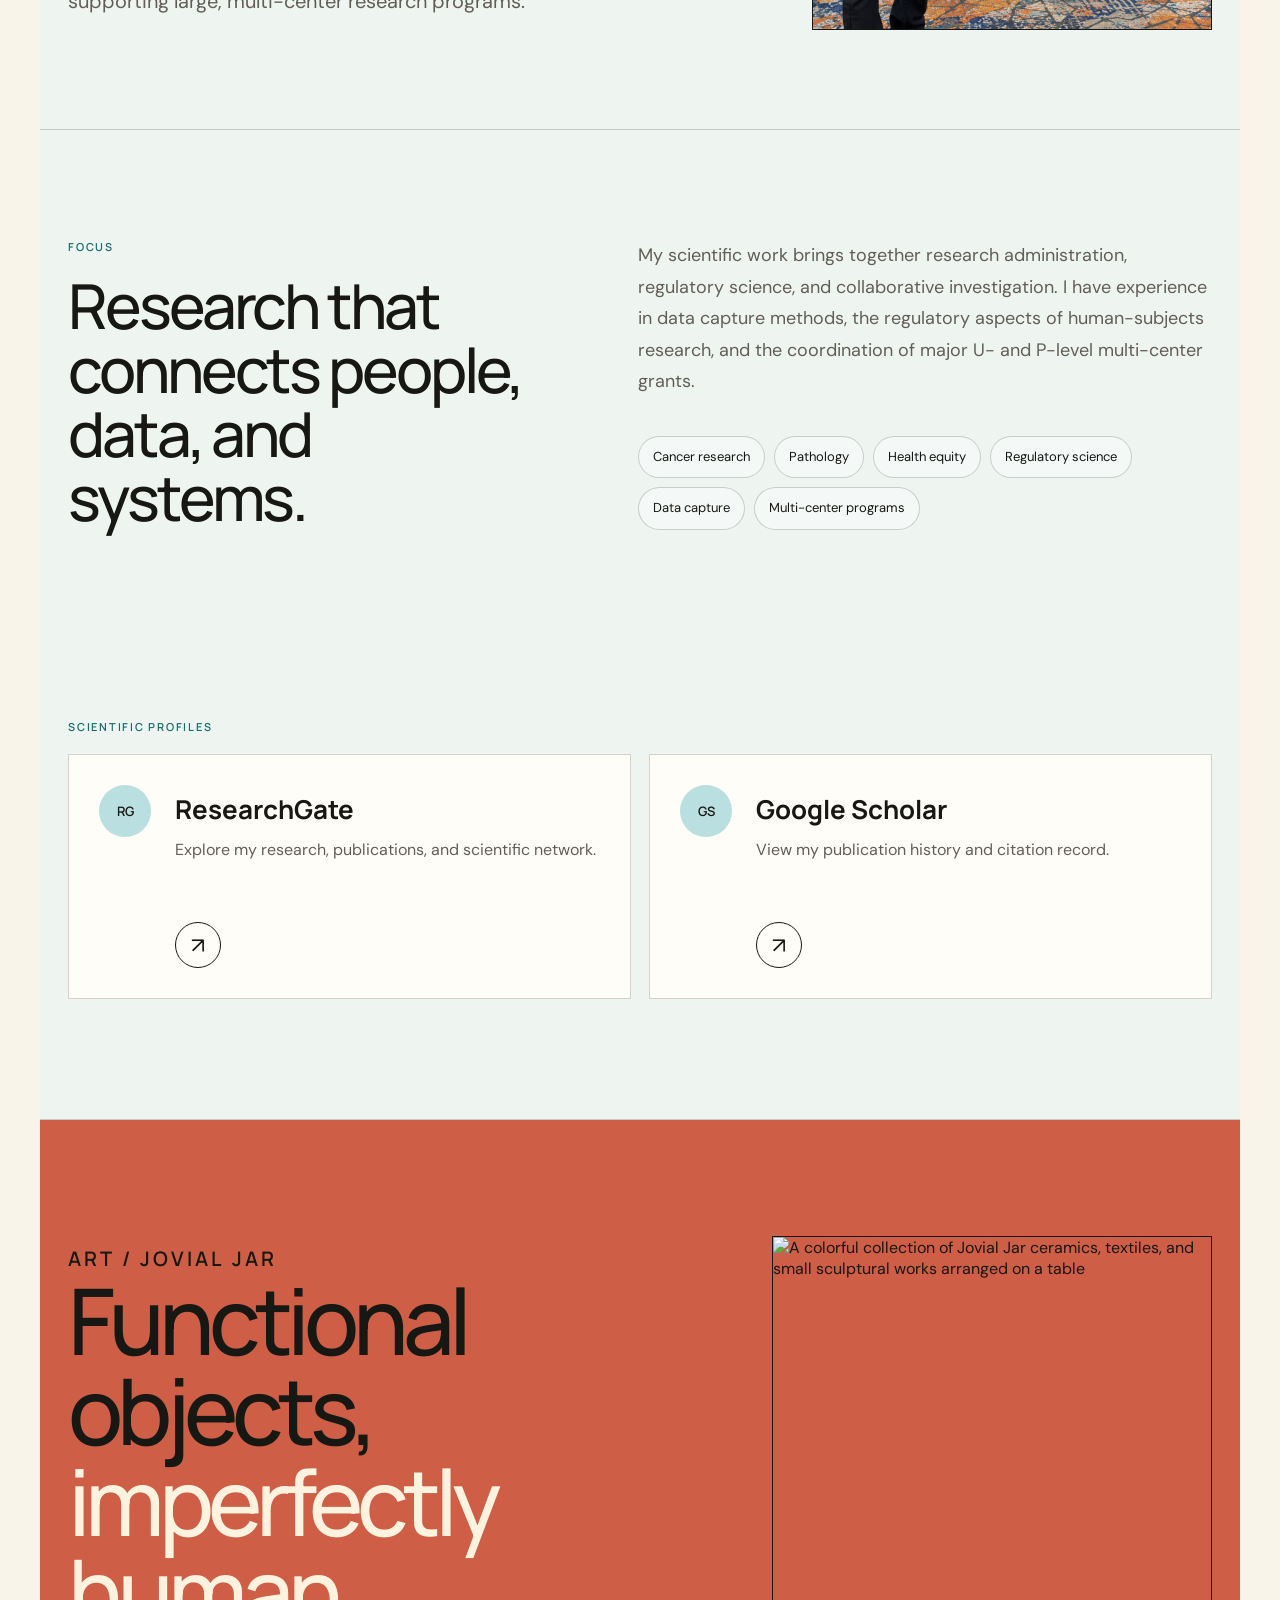
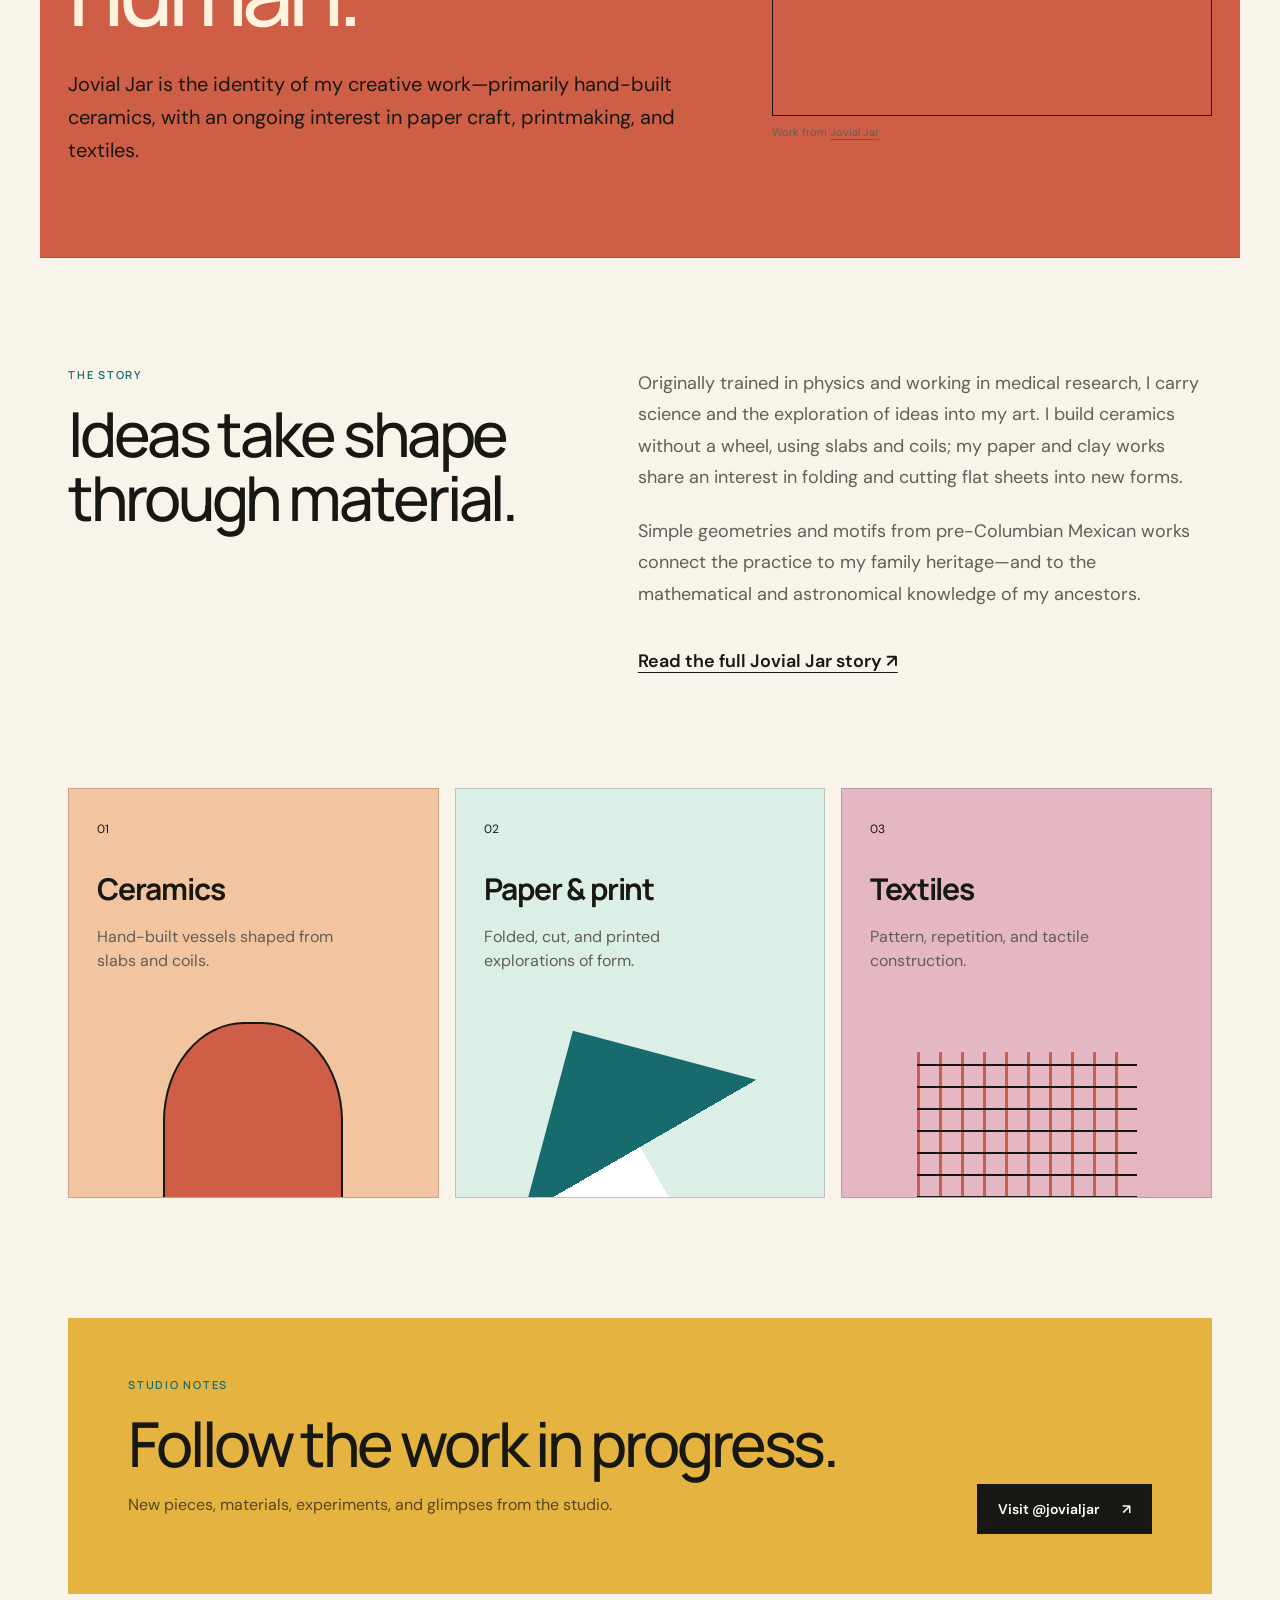
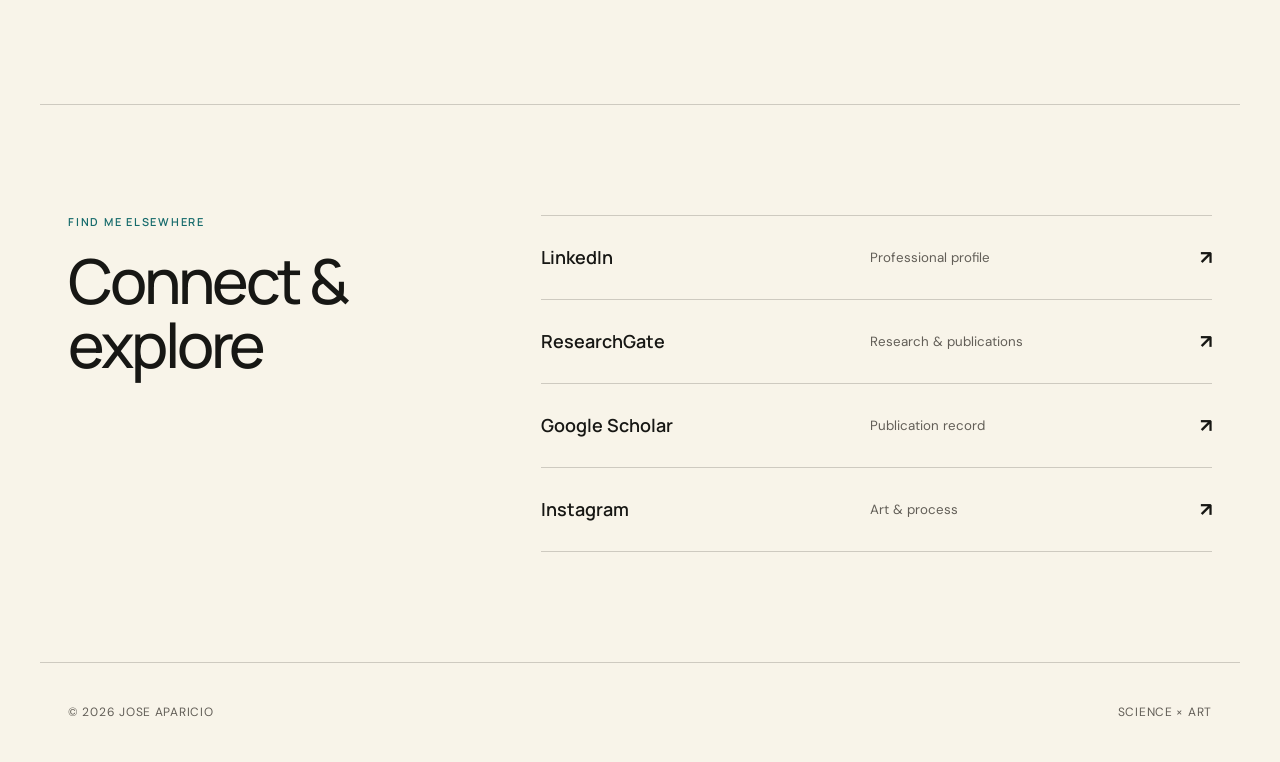
==== commit 70fe021a: "Swap images in index.html" ====
--- a/index.html
+++ b/index.html
@@ -41,8 +41,8 @@
         </div>
       </div>
       <figure class="hero-photo reveal">
-        <img src="Researcher%20Beside%20a%20Scientific%20Poster.png" alt="Jose Aparicio wearing an artist's apron in his plant-filled home studio">
-        <figcaption><span>Jose Aparicio</span><span></span></figcaption>
+        <img src="Natural%20Light%20Square%20Portrait.png" alt="Jose Aparicio wearing an artist's apron in his plant-filled home studio">
+        <figcaption><span></span><span></span></figcaption>
       </figure>
     </section>
 
@@ -75,7 +75,7 @@
           <p>I work at the intersection of cancer causes, pathology, data capture, and human-subjects research regulation—with experience supporting large, multi-center research programs.</p>
         </div>
         <figure class="page-photo science-photo reveal">
-          <img src="Natural%20Light%20Square%20Portrait.png" alt="Professional portrait of Jose Aparicio" loading="lazy">
+          <img src="Researcher%20Beside%20a%20Scientific%20Poster.png" alt="Professional portrait of Jose Aparicio" loading="lazy">
         </figure>
       </section>
 
